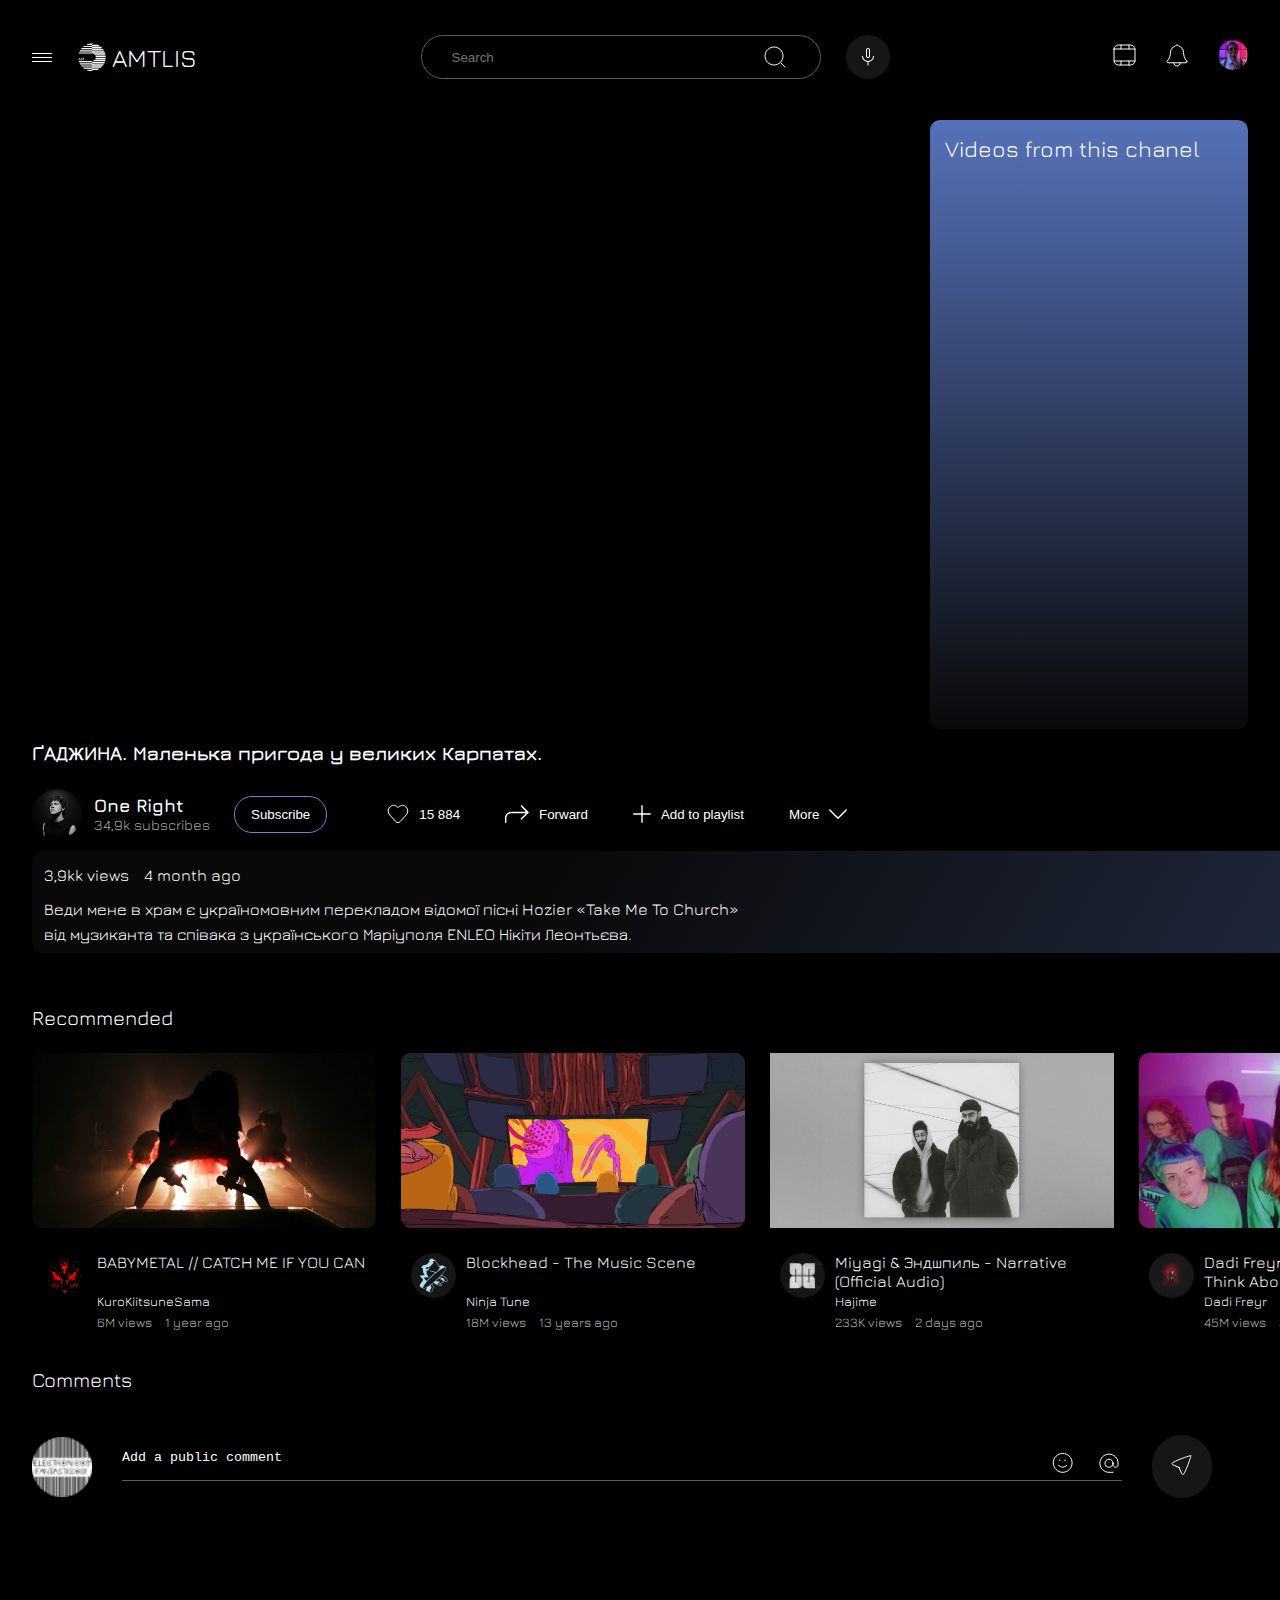
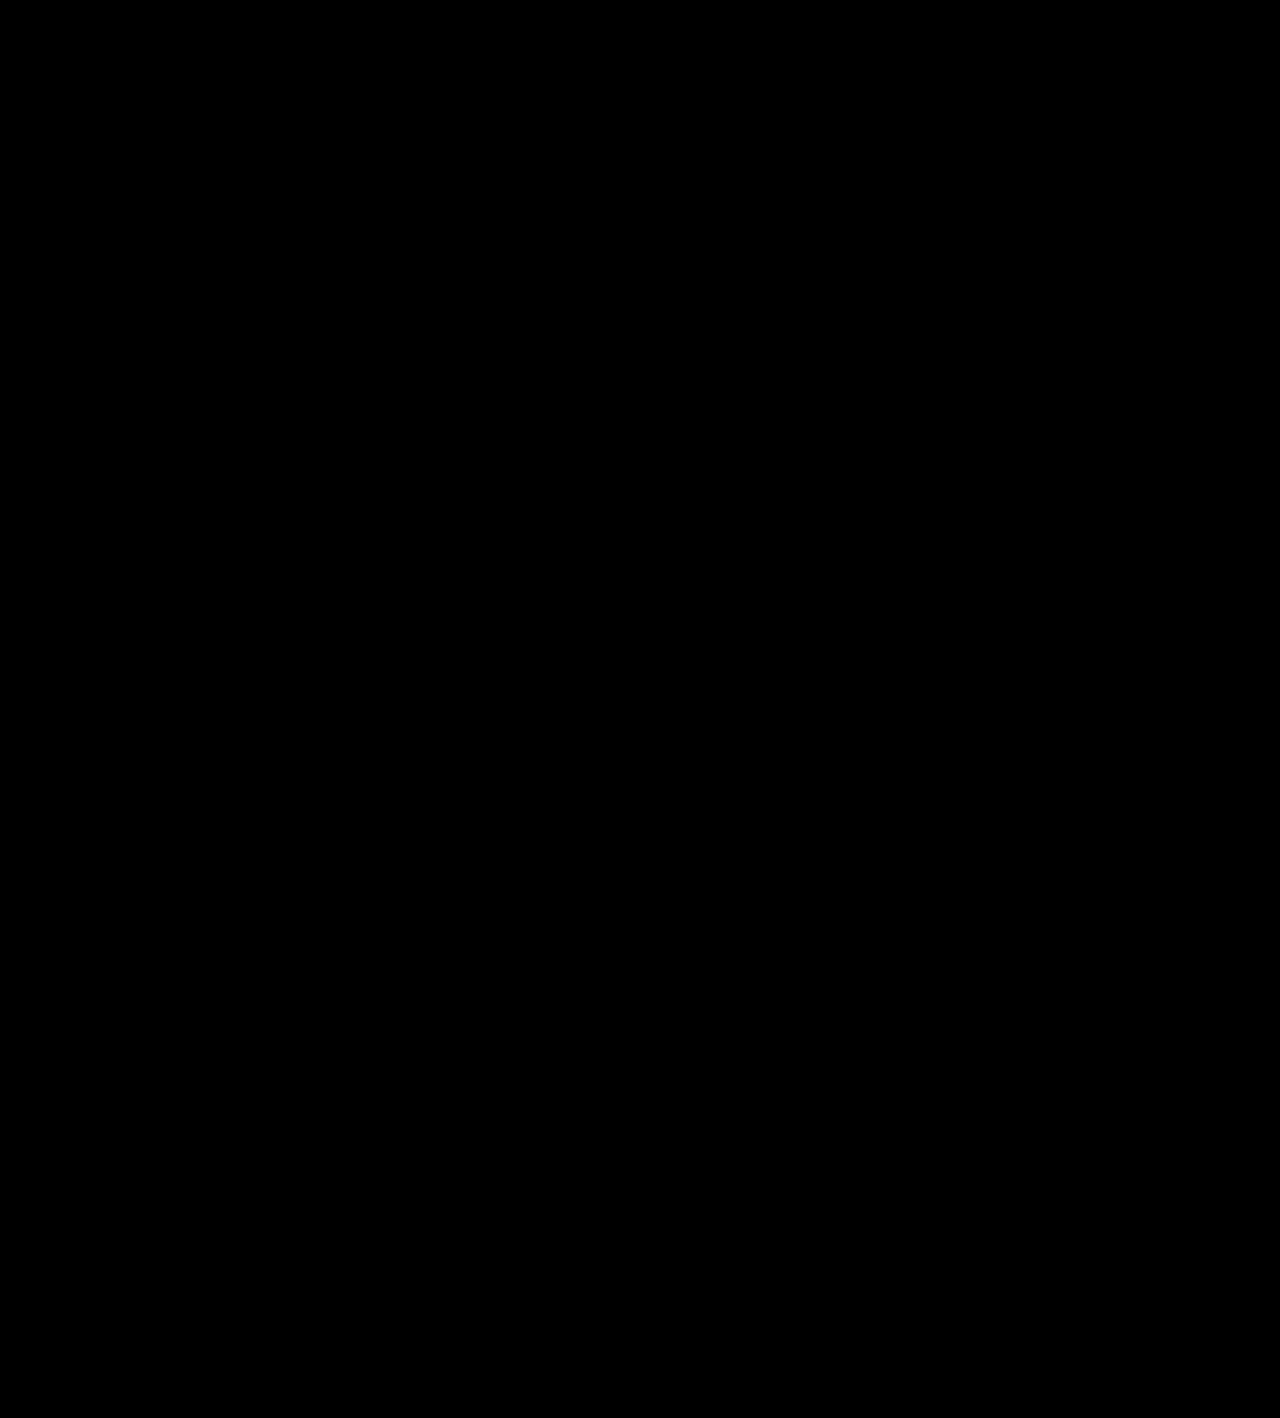
==== video.html @ 29b579d0 "добавил подгрузку видосов и рандом показа" ====
<!DOCTYPE html>
<html lang="en">

<head>
    <meta charset="UTF-8">
    <meta name="viewport" content="width=device-width, initial-scale=1.0">

    <link rel="stylesheet" href="css/style.css">
    <link rel="stylesheet" href="css/video/styleVideo.css">

    <title>AMTLIS</title>
</head>

<body>
    <header class="header">

    </header>

    <!-- Main -->

    <main class="main">
        <section class="section">
            <div class="container">
                <div class="section__item">
                    <div class="section-wrapper">
                        <div class="section__video">
                            <iframe class="video" id="iframe" src="" title="YouTube video player" frameborder="0"
                                allow="accelerometer; autoplay; clipboard-write; encrypted-media; gyroscope; picture-in-picture; web-share"
                                allowfullscreen></iframe>
                        </div>

                        <!-- основна конструкция -->
                        <div class="section__from-channel">
                            <!-- заголовок -->
                            <div class="channel-header">
                                Videos from this chanel
                            </div>
                            <!-- основная конструкция видосов с текстом -->
                            <template id="template">
                                <!-- врапер с видосом и текстом -->
                                <li class="list-video">
                                    <a href="" class="video-text-wrapper">
                                        <!-- видос -->
                                        <div class="video-container">
                                            <img src="img/video/blackSea.svg" alt="">
                                        </div>
                                        <!-- текст фраппер -->
                                        <div class="text-wrapper">
                                            <!-- текст 1 -->
                                            <div class="text-video-name">
                                                чорнеморе
                                            </div>
                                            <!-- текст 2 -->
                                            <div class="text-channel-name">
                                                ENLEO
                                            </div>
                                        </div>
                                    </a>
                                </li>
                            </template>
                            <div id="top_videos_from_channel" class="video-text-container">
                                <ul class="list__video-from-channel">

                                </ul>
                            </div>
                        </div>
                    </div>
                    <div class="section__info">
                        <h2 class="section__name-video">
                            ҐАДЖИНА. Маленька пригода у великих Карпатах.
                        </h2>
                        <!-- Дополнительная информация о видео -->
                        <div class="section__metadata">
                            <!-- Информация о канале -->
                            <div class="metadata__item">
                                <a href="">
                                    <img class="metadata__img" src="img/subscriptions/avatars/enleo.jpg" alt="">
                                </a>
                                <div class="metadata__info-channel">
                                    <a href="">
                                        <p class="name-channel">One Right</p>
                                    </a>
                                    <p class="subscribers-channel">34,9k subscribes</p>
                                </div>
                                <form>
                                    <input class="btn-subscribers" type="button" value="Subscribe">
                                </form>
                            </div>
                            <!-- Кнопки взаимодействия с видео -->
                            <div class="metadata__item">
                                <form class="metadata-review">
                                    <button class="btn-metadata-review metadata-review__like" value="like">
                                        <svg width="22" height="20" viewBox="0 0 22 20" fill="none"
                                            xmlns="http://www.w3.org/2000/svg">
                                            <path
                                                d="M2.79485 11.0258L9.00905 17.7152C10.0841 18.8724 11.9158 18.8724 12.9909 17.7152L19.2052 11.0258C21.2649 8.80853 21.2649 5.21358 19.2052 2.99628C17.1453 0.77899 13.8057 0.77899 11.7459 2.99628C11.3432 3.42985 10.6568 3.42985 10.2541 2.99628C8.19427 0.77899 4.85466 0.77899 2.79485 2.99628C0.735048 5.21357 0.735048 8.80853 2.79485 11.0258Z"
                                                stroke="white" />
                                        </svg>
                                        <p class="text-btn">15 884</p>
                                    </button>
                                </form>

                                <button class="btn-metadata-review metadata-review__forward">
                                    <svg width="24" height="24" viewBox="0 0 24 24" fill="white"
                                        xmlns="http://www.w3.org/2000/svg">
                                        <mask id="mask0_264_198" style="mask-type:alpha" maskUnits="userSpaceOnUse"
                                            x="0" y="0" width="24" height="24">
                                            <rect width="24" height="24" fill="#D9D9D9" />
                                        </mask>
                                        <g mask="url(#mask0_264_198)">
                                            <path
                                                d="M0.5 21C0.223858 21 0 20.7761 0 20.5V16.0811C0 14.3351 0.627463 12.8446 1.88239 11.6095C3.13731 10.3743 4.65173 9.75676 6.42563 9.75676H20.0442C20.4915 9.75676 20.7137 9.21423 20.3949 8.90041L15.7726 4.35096C15.5735 4.15507 15.5735 3.83414 15.7726 3.63825L16.0703 3.3452C16.2649 3.15367 16.5772 3.15367 16.7718 3.3452L23.6379 10.1031C23.837 10.299 23.837 10.6199 23.6379 10.8158L16.7718 17.5737C16.5772 17.7653 16.2649 17.7653 16.0703 17.5737L15.7726 17.2807C15.5735 17.0848 15.5735 16.7639 15.7726 16.568L20.3949 12.0185C20.7137 11.7047 20.4915 11.1622 20.0442 11.1622H6.42563C5.03434 11.1622 3.85356 11.6396 2.88329 12.5946C1.91304 13.5496 1.42792 14.7117 1.42792 16.0811V20.5C1.42792 20.7761 1.20406 21 0.927917 21H0.5Z"
                                                fill="white" />
                                        </g>
                                    </svg>
                                    <p class="text-btn">Forward</p>
                                </button>


                                <button class="btn-metadata-review metadata-review__add">
                                    <svg width="18" height="18" viewBox="0 0 18 18" fill="white"
                                        xmlns="http://www.w3.org/2000/svg">
                                        <path
                                            d="M9 18C8.61765 18 8.30769 17.69 8.30769 17.3077V10.6923C8.30769 10.14 7.85998 9.69231 7.30769 9.69231H0.692309C0.309958 9.69231 0 9.38235 0 9C0 8.61765 0.309957 8.30769 0.692308 8.30769H7.30769C7.85998 8.30769 8.30769 7.85998 8.30769 7.30769V0.692309C8.30769 0.309958 8.61765 0 9 0C9.38235 0 9.69231 0.309957 9.69231 0.692308V7.30769C9.69231 7.85998 10.14 8.30769 10.6923 8.30769H17.3077C17.69 8.30769 18 8.61765 18 9C18 9.38235 17.69 9.69231 17.3077 9.69231H10.6923C10.14 9.69231 9.69231 10.14 9.69231 10.6923V17.3077C9.69231 17.69 9.38235 18 9 18Z"
                                            fill="white" />
                                    </svg>
                                    <p class="text-btn">Add to playlist</p>
                                </button>


                                <button class="btn-metadata-review metadata-review__more">
                                    <p class="text-btn">More</p>
                                    <svg width="18" height="10" viewBox="0 0 18 10" fill="white"
                                        xmlns="http://www.w3.org/2000/svg">
                                        <path
                                            d="M17.776 0.468241C18.0697 0.761911 18.0697 1.23804 17.776 1.53172L9.70719 9.60057C9.31666 9.9911 8.6835 9.9911 8.29298 9.60057L0.22412 1.53172C-0.0695505 1.23804 -0.0695505 0.761911 0.22412 0.468241C0.517791 0.17457 0.993925 0.17457 1.2876 0.468242L8.29298 7.47364C8.6835 7.86417 9.31667 7.86417 9.70719 7.47364L16.7126 0.468241C17.0062 0.17457 17.4824 0.17457 17.776 0.468241Z"
                                            fill="white" />
                                    </svg>
                                </button>
                            </div>
                        </div>
                        <!-- Описание видео -->
                        <div class="secction__description description">
                            <div class="section__always-shown always-shown">
                                <!-- Просмотры и дата загрузки -->
                                <div class="always-shown__item">
                                    <p class="always-shown__views item">3,9kk views</p>
                                    <p class="always-shown__download item">4 month ago</p>
                                </div>
                            </div>
                            <!-- Содержание видео -->
                            <div class="section__content-wrapper" id="contentWrapper">
                                <p class="description__text">
                                    Веди мене в храм є україномовним перекладом відомої пісні Hozier «Take Me To
                                    Church»<br>
                                    від музиканта та співака з українського Маріуполя ENLEO Нікіти Леонтьєва.
                                </p>
                                <!-- Кнопка "Show More" -->

                                <button class="btn-metadata-review metadata-review__more">
                                    <p class="text-btn">Show More</p>
                                    <svg width="18" height="10" viewBox="0 0 18 10" fill="white"
                                        xmlns="http://www.w3.org/2000/svg">
                                        <path
                                            d="M17.776 0.468241C18.0697 0.761911 18.0697 1.23804 17.776 1.53172L9.70719 9.60057C9.31666 9.9911 8.6835 9.9911 8.29298 9.60057L0.22412 1.53172C-0.0695505 1.23804 -0.0695505 0.761911 0.22412 0.468241C0.517791 0.17457 0.993925 0.17457 1.2876 0.468242L8.29298 7.47364C8.6835 7.86417 9.31667 7.86417 9.70719 7.47364L16.7126 0.468241C17.0062 0.17457 17.4824 0.17457 17.776 0.468241Z"
                                            fill="white" />
                                    </svg>
                                </button>

                            </div>
                        </div>
                    </div>
                    <div class="section__recommendation">
                        <div class="section__wrapper-recommendation">
                            <h2 class="section__title-recommendation">
                                Recommended
                            </h2>
                            <template id="template1">
                                <li class="list-video">
                                    <div class="section__info-video">
                                        <a class="link__recommendation-video" href="#">
                                            <img class="video-picture"
                                                src="img/video__content/picturesVideo/Rectangle321-22.png" alt="">
                                            <div class="recommendation__text-video">
                                                <a href="">
                                                    <img class="avatar-channel"
                                                        src="img/video__content/picturesChannel/Ellipse3-22.png" alt="">
                                                </a>
                                                <a href="" class="block__text-video">
                                                    <h1 class="title__name-video">
                                                        'Before Your Very Eyes...Atoms for Peace -MAMA JAMMA (Live
                                                        cover)
                                                    </h1>
                                                    <h3 class="title__name-channel">
                                                        St3inway
                                                    </h3>
                                                    <div class="info-video">
                                                        <h5 class="info__views-video">
                                                            6M views
                                                        </h5>
                                                        <h5 class="info__data-video">
                                                            1 days ago
                                                        </h5>
                                                    </div>
                                                </a>
                                            </div>
                                        </a>
                                    </div>
                                </li>
                            </template>
                            <div id="top_recommendation_videos" class="section__wrapper-video">
                                <ul class="list__wrapper-recommendation-video">

                                </ul>
                            </div>
                        </div>
                    </div>
                    <div class="section__comments">
                        <div class="section__add-comments">
                            <h1 class="section__title-add-comments">
                                Comments
                            </h1>
                            <div class="section__block-add-comments">
                                <div class="section__add-comments-wrapper">
                                    <a href="">
                                        <img class="avatar-add-comments"
                                            src="img/video__content/picturesChannel/Ellipse3-3.png" alt="">
                                    </a>
                                    <div class="add-comment-block">
                                        <textarea id="add-comment-input" placeholder="Add a public comment"></textarea>
                                        <div class="options-menu">
                                            <button>
                                                <svg class="add-comment-smile__svg" xmlns="http://www.w3.org/2000/svg"
                                                    width="26" height="27" viewBox="0 0 26 27" fill="none">
                                                    <path
                                                        d="M22.1 12.8927C22.1 18.098 17.8803 22.3177 12.675 22.3177C7.46972 22.3177 3.25 18.098 3.25 12.8927C3.25 7.68743 7.46972 3.46771 12.675 3.46771C17.8803 3.46771 22.1 7.68743 22.1 12.8927Z"
                                                        stroke="white" />
                                                    <path
                                                        d="M8.4502 15.1677C9.41363 16.3518 10.9475 17.1177 12.6752 17.1177C14.4029 17.1177 15.9368 16.3518 16.9002 15.1677"
                                                        stroke="white" stroke-linecap="round" />
                                                    <path d="M9.75 10.6177V9.96771" stroke="white"
                                                        stroke-linecap="round" />
                                                    <path d="M14.9502 10.6177V9.96771" stroke="white"
                                                        stroke-linecap="round" />
                                                </svg>
                                            </button>
                                            <button>
                                                <svg class="add-comment-smile__svg" xmlns="http://www.w3.org/2000/svg"
                                                    width="26" height="27" viewBox="0 0 26 27" fill="none">
                                                    <path
                                                        d="M17.0443 13.2177C17.0443 15.4514 15.2335 17.2622 12.9999 17.2622C10.7662 17.2622 8.95546 15.4514 8.95546 13.2177C8.95546 10.984 10.7662 9.17327 12.9999 9.17327C15.2335 9.17327 17.0443 10.984 17.0443 13.2177ZM17.0443 13.2177V14.7344C17.0443 16.1304 18.1761 17.2622 19.5721 17.2622C20.9682 17.2622 22.0999 16.1304 22.0999 14.7344V13.2177C22.0999 8.19192 18.0257 4.11771 12.9999 4.11771C7.97411 4.11771 3.8999 8.19192 3.8999 13.2177C3.8999 18.2435 7.97411 22.3177 12.9999 22.3177H17.0443"
                                                        stroke="white" stroke-linecap="round" stroke-linejoin="round" />
                                                </svg>
                                            </button>
                                        </div>
                                    </div>
                                    <div class="btn-add-comment">
                                        <button>
                                            <svg xmlns="http://www.w3.org/2000/svg" width="26" height="26"
                                                viewBox="0 0 26 26" fill="none">
                                                <path
                                                    d="M10.0476 15.4524L12.7642 21.791C13.138 22.6634 14.301 22.7556 14.7671 21.9288C15.6871 20.2973 17.0506 17.6662 18.4143 14.2571C20.8048 8.28095 22 3.5 22 3.5C22 3.5 17.219 4.69524 11.2429 7.08571C7.83385 8.44931 5.20269 9.81292 3.57122 10.7329C2.74442 11.199 2.8366 12.362 3.70902 12.7358L10.0476 15.4524Z"
                                                    stroke="white" stroke-linecap="round" stroke-linejoin="round" />
                                            </svg>
                                        </button>
                                    </div>
                                </div>
                            </div>
                        </div>
                        <div class="section_users-comments">
                            <div class="section_main-comments">

                            </div>
                        </div>
                    </div>
                </div>
            </div>
            </div>
        </section>
    </main>
    <script src="js/jquery-3.7.1.min.js"></script>
    <script src="js/videoShow.js"></script>
    <script src="js/main.js"></script>
</body>

</html>
---- css/style.css ----
/* fonts */
@import url(https://fonts.googleapis.com/css?family=Jura:300,regular,500,600,700);
@import url(https://fonts.googleapis.com/css?family=Inter:100,200,300,regular,500,600,700,800,900);

/* next import */
@import url('normalize.css');
@import url('header.css');
@import url('banner.css');
@import url('category.css');
@import url('contentVideo.css');

:root {
    /* main */
    --bg-color: #000;
    --bg-color-revers: #fff;
    --color-text: #fff;
    --color-text-hover: #6486DB;
    --color-video-info: #ffffffb3;

    /* button */
    --bg-button: var(--bg-color);
    --bg-button-hover: #6486DB;
    --color-text-button-hover: #000;
    --color-btn-active: #000;
    --bg-btn-active: #6486DB;
    --color-text-btn: #fff;
    --color-button-border: #6486DB;
    --color-button-border-category: var(--bg-color-revers);

    --bg-color-border: #5b5b5b;
    
    /* svg path */
    --color-stroke-icon: #fff;
    --color-stroke-svg-hover: var(--color-text-hover);
    --bg-color-element: #6486DB;
}

/* SCROLL */
::-webkit-scrollbar {
    width: 5px;
    background-color: #fff;
    border-radius: 10px;
}
::-webkit-scrollbar-track {
    border-left: 2px solid var(--bg-button);
}
::-webkit-scrollbar-thumb {
    background-color: #6486DB;
    border-radius: 10px;
}

body {
    position: relative;

    font-family: 'Jura', 'Inter';
    font-size: 18px;
    color: #fff;
    background-color: var(--bg-color);
}

.container {
    margin: 0 auto;
    max-width: 95%;
}
main {
    position: relative;
    z-index: 1;

    padding-top: 100px;

    /* overflow: hidden; */
}

svg {
}
path {
    /* stroke: var(--color-stroke-icon); */
}

a{
    color: var(--color-text);
}
object {
    min-width: max-content;
}

/* Animation when pressed */
@keyframes animateClickBurger {
    0% {
        opacity: 1;
        transform: scale3d(0.3, 0.3, 0.3);
    }

    80% {
        box-shadow: inset 0 0 0 2px var(--color-text-hover);
        opacity: 0.1;
    }

    100% {
        opacity: 0;
        box-shadow: inset 0 0 0 2px var(--color-text-hover);
    }
}
---- css/video/styleVideo.css ----
* {
    margin: 0;
    padding: 0;
    box-sizing: border-box;
}
metadata-review
img {
    display: block;
    max-width: 100%;
    height: 100%;
}
iframe {
    display: block;
    width: 100%;
    height: 100%;
}

a {
    display: block;
    text-decoration: none;
}

.main {
    padding-top: 120px;
}

.section {
}

.section__item {
}

.section__item:first-child {
    width: 100%;
}

.section-wrapper{
    display: flex;
    justify-content: space-between;
}

.section__video {
    /* aspect-ratio: 16 / 9; */
    width: 80%;

    max-height: 609px;
    height: 609px;
    
    border-radius: 12px;
    overflow: hidden;

    /* background: url(img/TheEqualizer3.jpg) no-repeat center /cover; */
}


.section__info{
}

.section__name-video {
    margin-top: 12px;
    margin-bottom: 25px;

    font-size: 1.1em;
}

.section__metadata {
    display: flex;
}

.metadata__item {
    display: flex;
    align-items: center;
}

.metadata__item:nth-child(2) {
    margin-right: auto;
    margin-left: 25px;
}

.metadata__img {
    margin-right: 12px;
    width: 50px;
    height: 50px;

    border-radius: 50%;
}
.metadata__info-channel {
    margin-right: 24px;
}
.name-channel {
    font-weight: bold;
}
.subscribers-channel {
    color: #AAA;
    font-size: 0.8em;
}
.btn-subscribers {
    display: block;
    padding: 10px 16px;

    border: none;
    color: var(--color-text);
    border-radius: 18px;
    background-color: var(--bg-button);
    border: 1px solid var(--bg-button-hover);

    transition: all .5s;
    cursor: pointer;
}
.btn-subscribers:hover {
    color: var(--color-text-button-hover);
    background-color: var(--bg-button-hover);
}

.metadata-review img {
    max-width: 24px;
}
.btn-metadata-review {
    position: relative;
    display: flex;
    align-items: center;
    margin-left: 25px;
    padding: 6px 10px;
    border-radius: 18px;
    transition: all .5s;
}
.btn-metadata-review:hover {
    background-color: var(--bg-button-hover);
}

.metadata-review__like {
}

.metadata-review__like svg {
    margin-right: 10px;
}

.metadata-review__forward{

}

.metadata-review__forward svg {
    margin-right: 10px;
}

.metadata-review__add{

}

.metadata-review__add svg {
    margin-right: 10px;
}

.metadata-review__more{

}

.metadata-review__more svg {
    margin-left: 10px;
}

.text-btn {
    color: var(--color-text);
}

.secction__description {
    width: 1451px;
    height: 102px;
 
    background: var(--gradient-2, linear-gradient(121deg, #090909 35.91%, #6486DB 254.73%));

}

.description {
    margin-top: 12px;
    padding: 12px;

    font-size: 0.9em;
    line-height: 1.5em;

    border-radius: 12px;
    min-width: 100%
}

.always-shown__item{
    display: flex;
}

.item{

}

.item:not(:last-child){
  margin-right: 15px;
}
.description__text {
}

.section__content-wrapper{
    display: flex; 
    margin: 10px 0 10px 0; 
    justify-content: space-between;
    overflow: hidden; /* скрываем все, что выходит за границы */
    transition: max-height 0.5s ease; /* добавляем анимацию */
    max-height: 100px; /* начальная высота, скажем, 100px */
}

.expanded {
    max-height: 500px; /* высота, когда секция раскрыта */
  }

.section__from-channel{
    width: 344px;
    height: 609px;
    border-radius: 10px;
    background: var(--gradient-blue, linear-gradient(180deg, #6486DB -19.87%, #090909 100%));
}



.channel-header {
    margin:  15px;
    font-size: 1.25em;
}   

.video-text-container{
   
}
.list__video-from-channel{
    display: inline-flex;
    flex-direction: column;
    align-items: flex-start;
    gap: 33px;
    margin: 0 15px;
}
.video-text-wrapper{
    display: flex;
}

.video-container img{
    width: 145px;
    height: 81px;
    border-radius: 5px;
}
.text-video-name{
    font-size: 13px;
    font-style: normal;
    font-weight: 400;
    line-height: 120%;
}
.text-channel-name{
    font-size: 11px;
    font-style: normal;
    font-weight: 400;
    line-height: 120%;
}
.text-wrapper {
    margin-left: 15px;
    display: flex;
    flex-direction: column;
    justify-content: space-between;

}

.text-wrapper p{
    font-size: 13px;
    font-style: normal;
    font-weight: 400;
    line-height: 120%;
}

.section__recommendation{
    width: 1451px;
    height: 312px;
    margin-top: 55px;
}

.section__wrapper-recommendation{
    display: inline-flex;
    flex-direction: column;
    align-items: flex-start;
    gap: 25px;
}

.section__title-recommendation{
    color: var(--white, #FFF);
    /* 20 regular jura for wed */
    font-family: Jura;
    font-size: 20px;
    font-style: normal;
    font-weight: 400;
    line-height: 100%; /* 20px */
}

.section__wrapper-video{
    
}

.list__wrapper-recommendation-video{
    display: flex;
    align-items: flex-start;
    gap: 25px;
}

.section__info-video{
    width: 344px;
    height: 267px;
}


.video-picture{
    display: flex;
    width: 344px;
    height: 175px;
    justify-content: center;
    align-items: center;
    margin-bottom: 25px;
}

.recommendation__text-video{
    width: 338.945px;
    height: 82px;
    display: flex;
    gap: 10px;
}

.block__text-video{
    display: flex;
    width: 284px;
    height: 78px;
    flex-direction: column;
    align-items: flex-start;
    gap: 5px;
}

.title__name-video{
    width: 284px;
    height: 36px;


    /* 16G */
    font-size: 16px;
    font-style: normal;
    font-weight: 400;
    line-height: 120%; /* 19.2px */
}

.title__name-channel{
    /* s13 */
    font-size: 13px;
    font-style: normal;
    font-weight: 400;
    line-height: 120%; /* 15.6px */
}   

.info-video{
    display: flex;
    align-items: flex-start;
    gap: 13px;
}

.info__views-video{
    color: var(--grey, rgba(255, 255, 255, 0.70));

    /* s13 */
    font-size: 13px;
    font-style: normal;
    font-weight: 400;
    line-height: 120%; /* 15.6px */
}

.info__data-video{
    color: var(--grey, rgba(255, 255, 255, 0.70));

    /* s13 */
    font-size: 13px;
    font-style: normal;
    font-weight: 400;
    line-height: 120%; /* 15.6px */
}

.avatar-channel{
    width: 45px;
    height: 45px;
    border-radius: 45px;
}

.section__add-comments{
    width: 1451px;
    height: 1604px;
    margin-top: 50px;
}

.section__add-comment{
    display: inline-flex;
    flex-direction: column;
    align-items: flex-start;
    gap: 25px;
}

.section__title-add-comments{
    color: var(--white, #FFF);

    /* 20 regular jura for wed */
    font-size: 20px;
    font-style: normal;
    font-weight: 400;
    line-height: 100%; /* 20px */
}

.section__block-add-comments{
    width: 1082px;
    height: 98px;
}

.section__add-comments-wrapper{
    display: inline-flex;
    align-items: center;
    gap: 30px;
    margin-top: 45px;
}

.avatar-add-comments{
    width: 60px;
    height: 60px;
}

.add-comment-block {
    display: flex;
    height: 33.565px;
    align-items: flex-start;
    gap: 695px;
    position: relative;
}

textarea {
    resize: none;
    width: 75em;
    background-color: var(--bg-color);
    border: none;
    border-bottom: 1px solid var(--bg-color-border);
    outline: none;
    color: var(--color-text-btn);
    position: relative;
}

textarea:focus {

    border-bottom-color: var(--color-button-border-category); /* Устанавливаем белый цвет линии при фокусе */
}

textarea::placeholder {
    color: var(--color-text);
}

.options-menu{
    position: absolute;
    
    right: 0;
    display: flex;
    align-items: flex-start;
    gap: 20px;
}

.options-menu button {
    background: transparent;
    border: none;
    cursor: pointer;
}

.add-comment-smile__svg{
    
}

.add-comment-smile__svg path{
    transition: all .5s ease;
}

.add-comment-smile__svg:hover path {
    stroke: var(--color-stroke-svg-hover);
}

.btn-add-comment{
    display: flex;
    padding: 17px;
    align-items: flex-start;
    gap: 15px;
    border-radius: 100px;
    background: var(--white-10, rgba(217, 217, 217, 0.10));
    transition: all .5s ease;
}

.btn-add-comment:hover{
    background-color: var(--bg-color-border);
}

.section_users-comments{
    display: inline-flex;
    flex-direction: column;
    align-items: flex-start;
    gap: 5px;
}

.section_main-comments{
    display: flex;
    padding: 20px 0px;
    flex-direction: column;
    align-items: flex-end;
    gap: 10px;
}
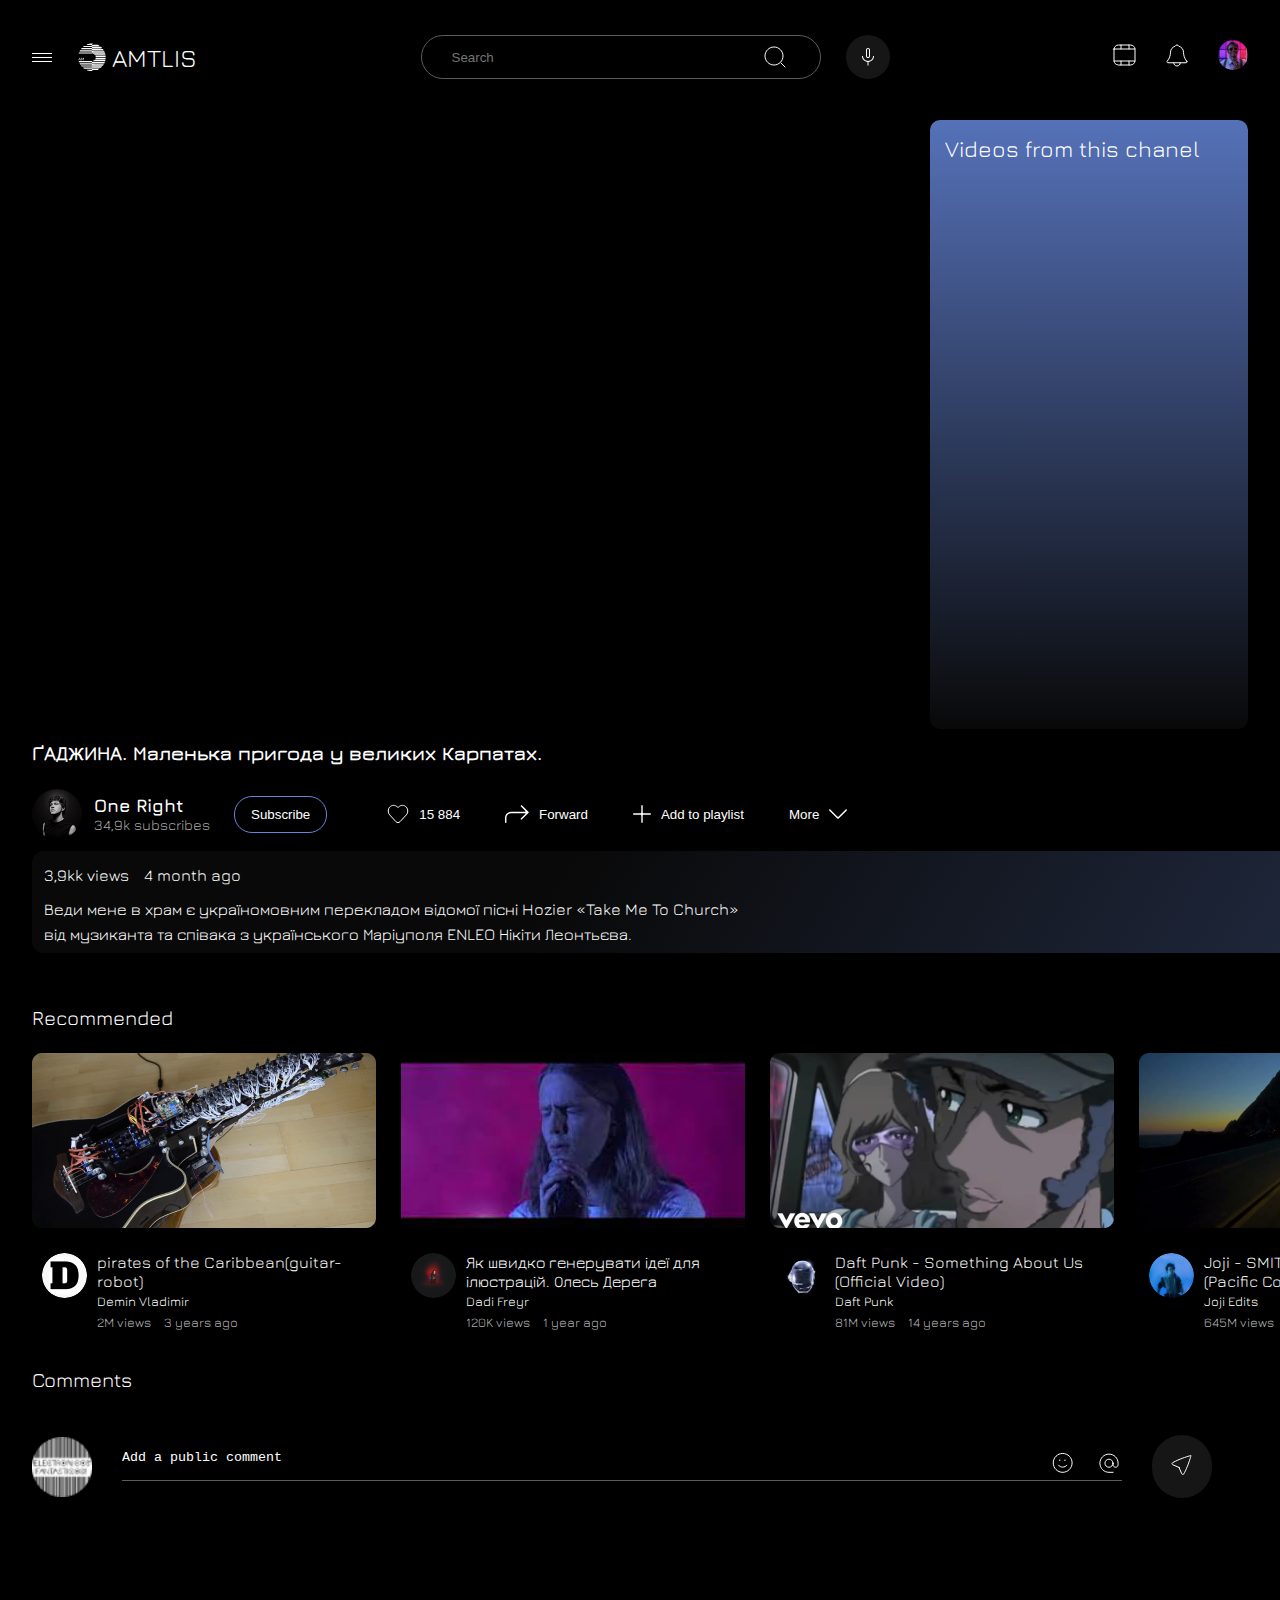
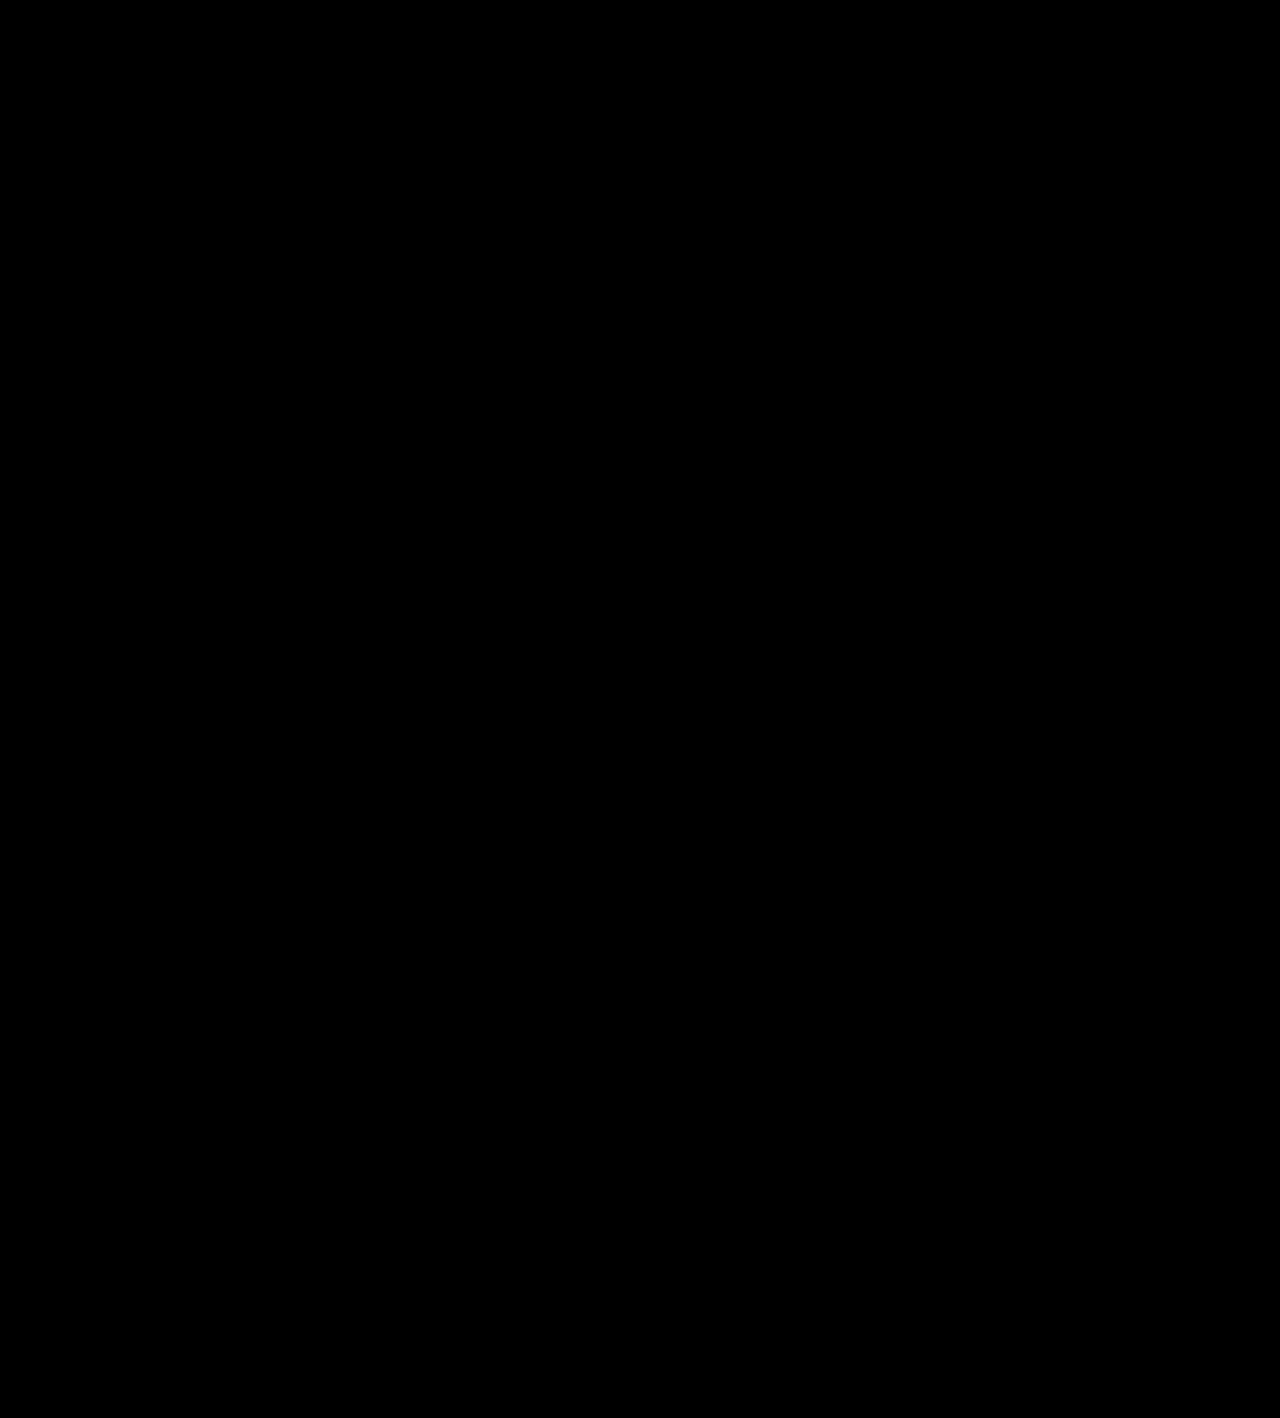
==== commit cdbe6380: "changes js" ====
--- a/video.html
+++ b/video.html
@@ -24,9 +24,7 @@
                 <div class="section__item">
                     <div class="section-wrapper">
                         <div class="section__video">
-                            <iframe class="video" id="iframe" src="" title="YouTube video player" frameborder="0"
-                                allow="accelerometer; autoplay; clipboard-write; encrypted-media; gyroscope; picture-in-picture; web-share"
-                                allowfullscreen></iframe>
+                            <iframe class="video" src="" title="YouTube video player" frameborder="0"></iframe>
                         </div>
 
                         <!-- основна конструкция -->
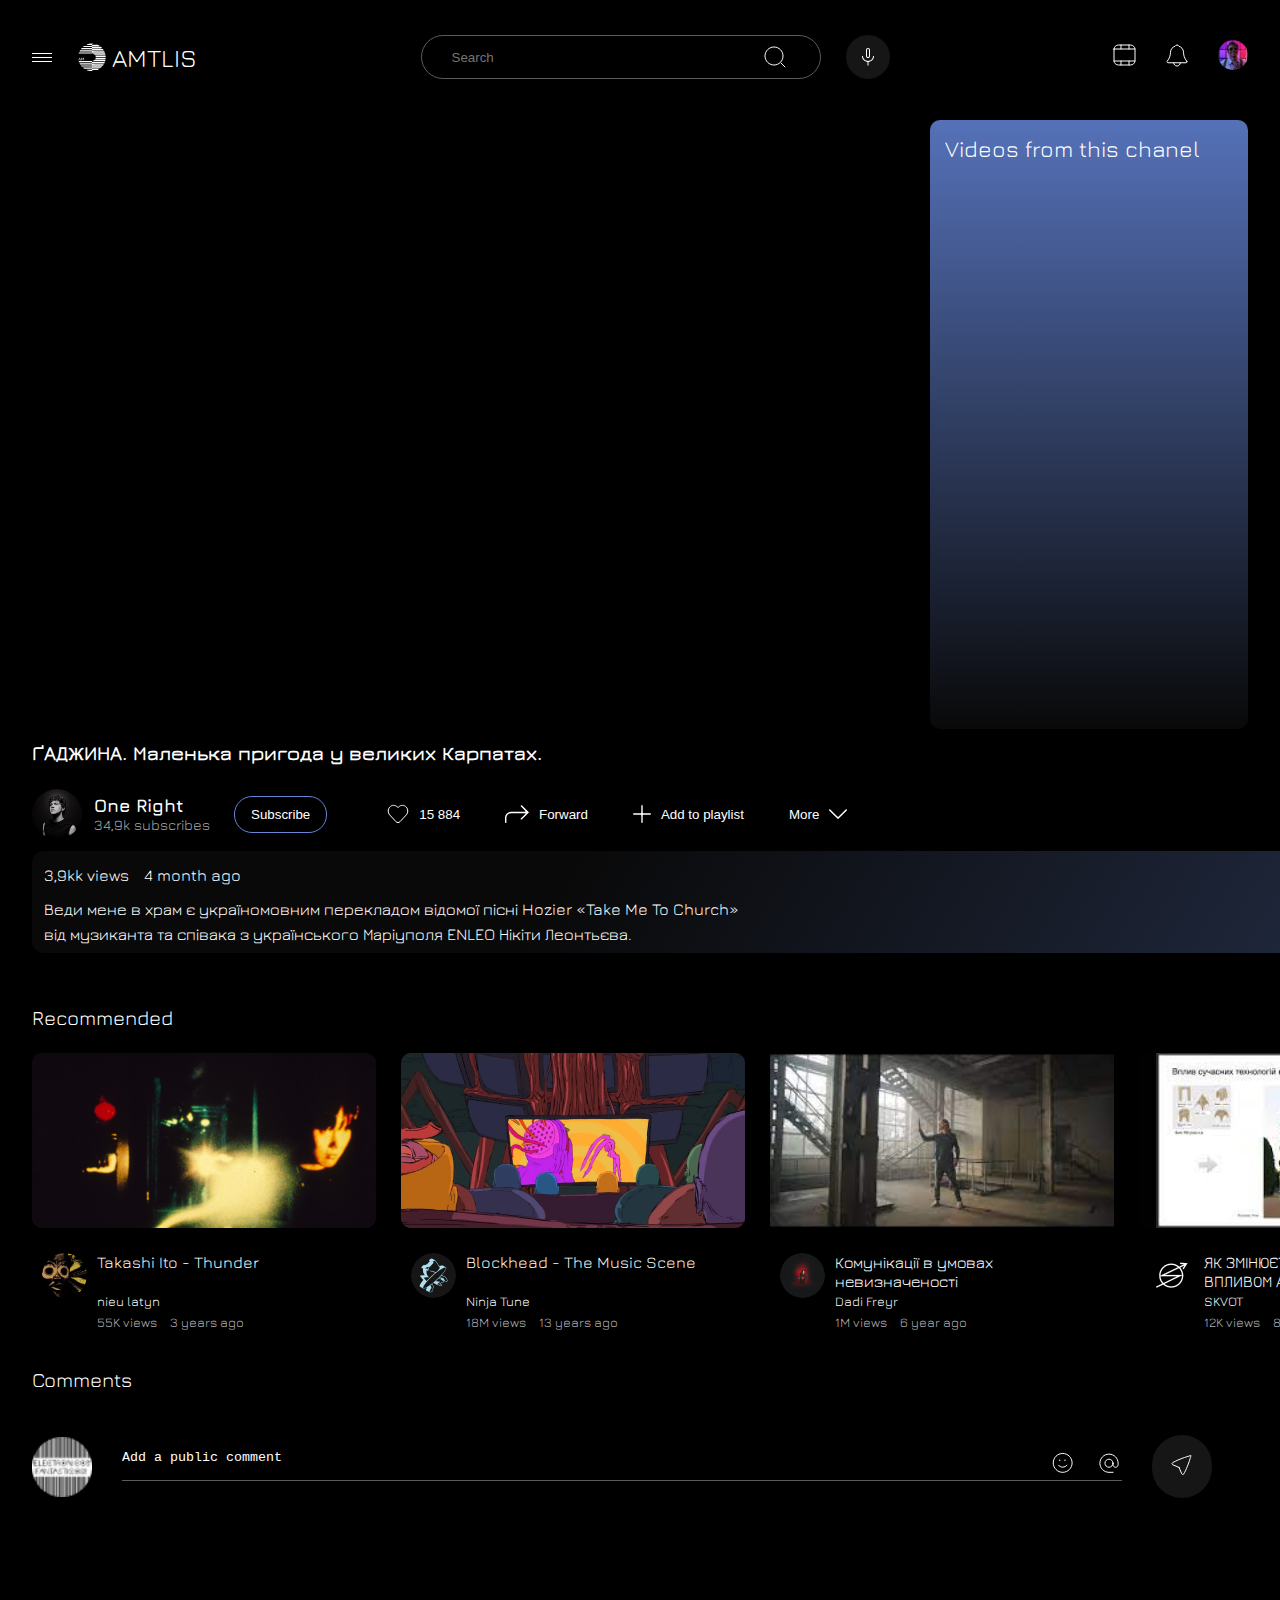
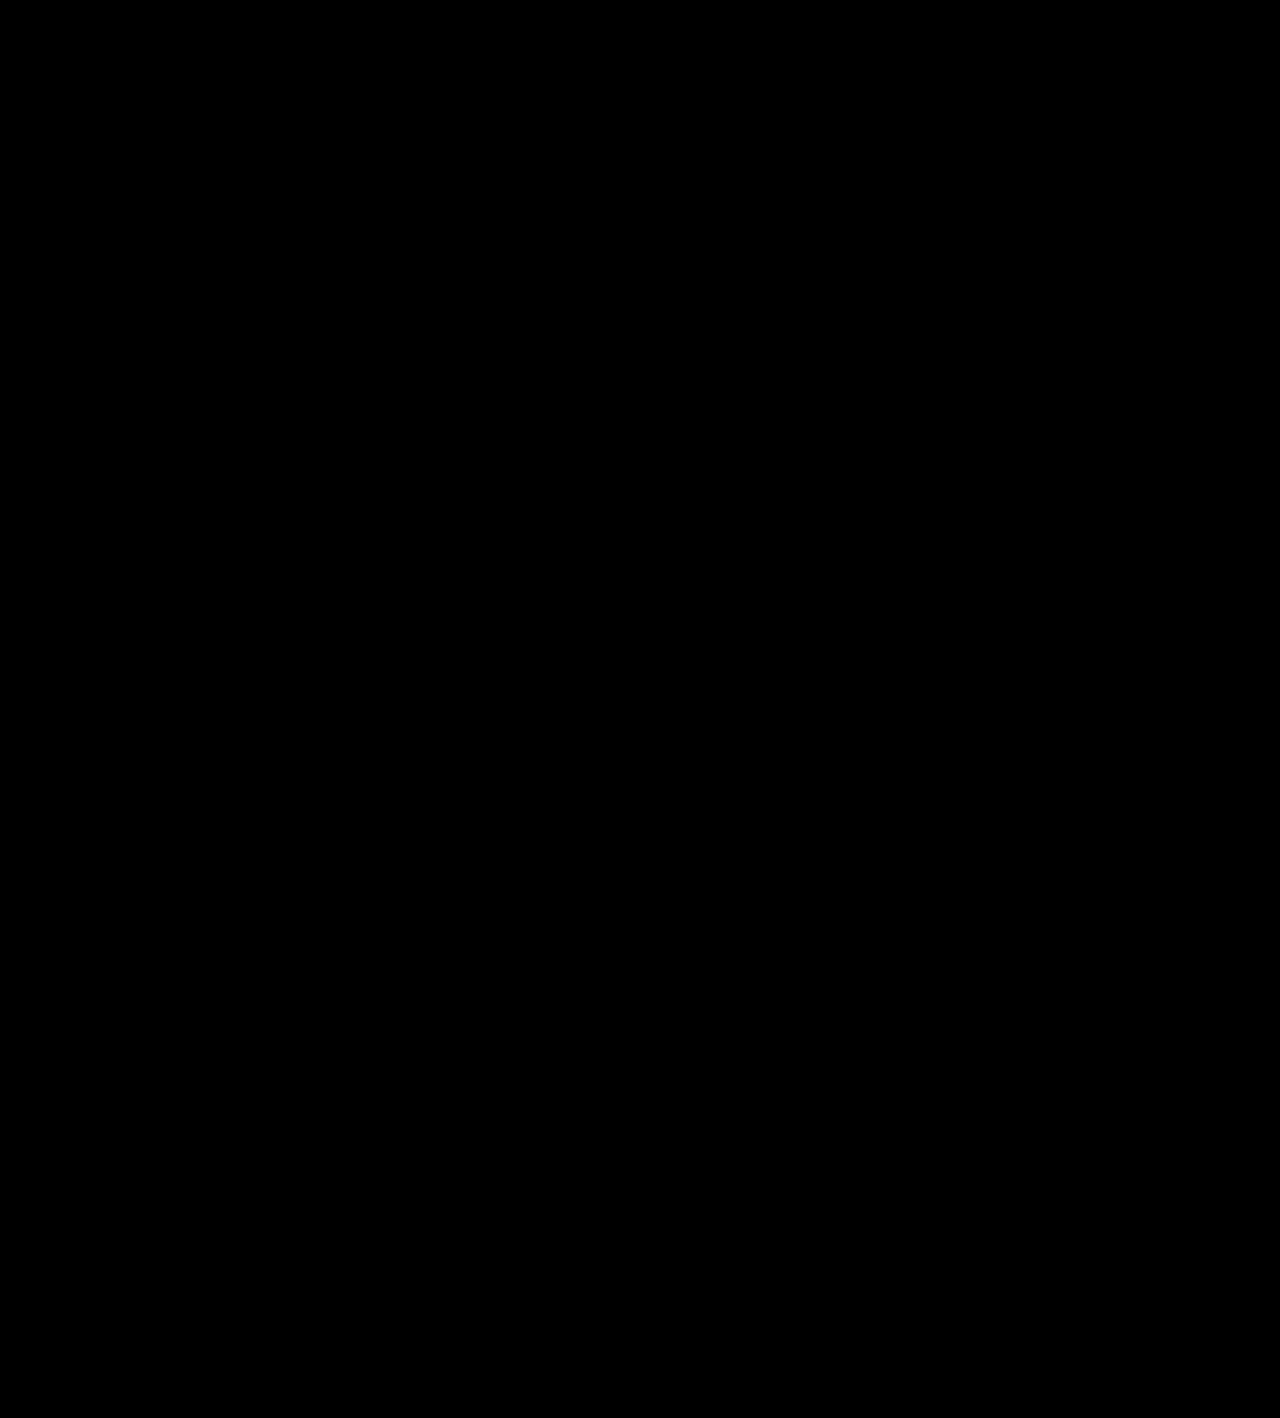
==== commit 021a11f3: "add autoplay" ====
--- a/video.html
+++ b/video.html
@@ -24,7 +24,9 @@
                 <div class="section__item">
                     <div class="section-wrapper">
                         <div class="section__video">
-                            <iframe class="video" src="" title="YouTube video player" frameborder="0"></iframe>
+                            <iframe class="video" src="" title="YouTube video player" frameborder="0"
+                                allow="accelerometer; autoplay; clipboard-write; encrypted-media; gyroscope; picture-in-picture; web-share"
+                                allowfullscreen></iframe>
                         </div>
 
                         <!-- основна конструкция -->
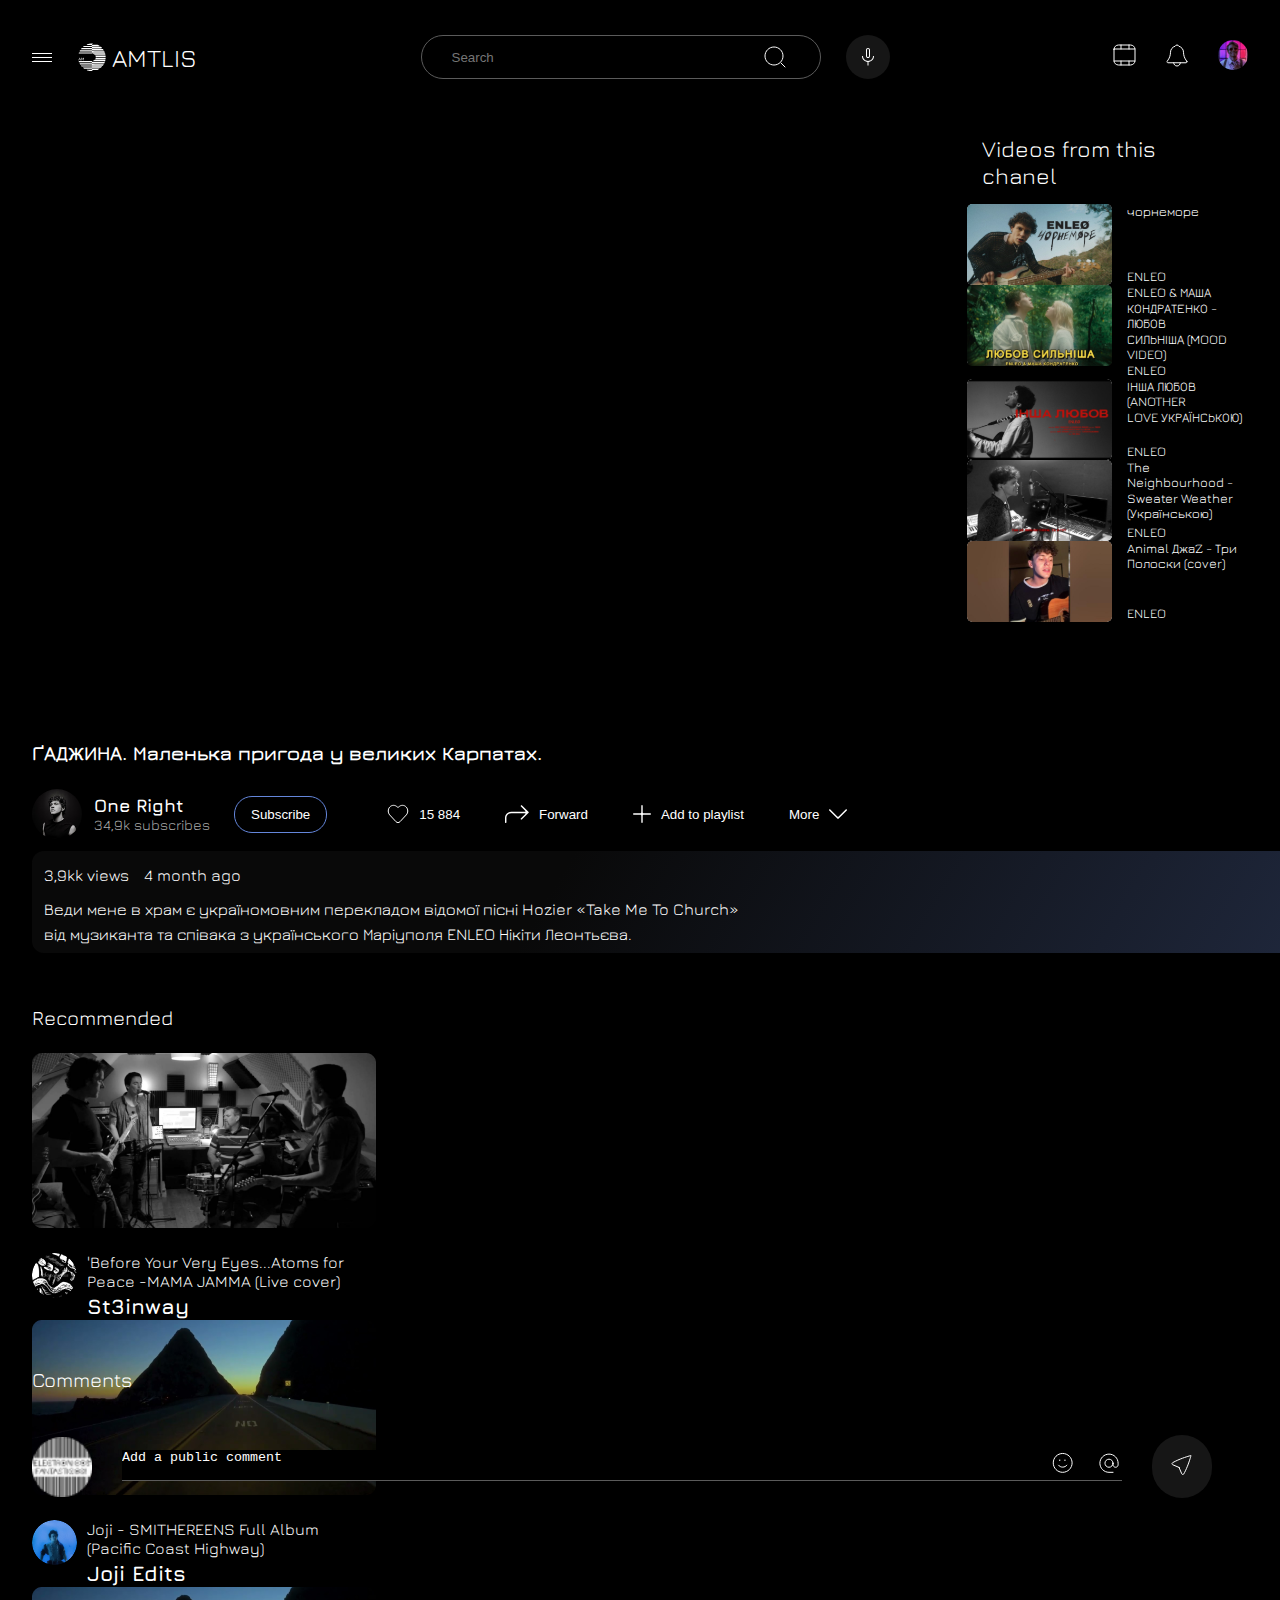
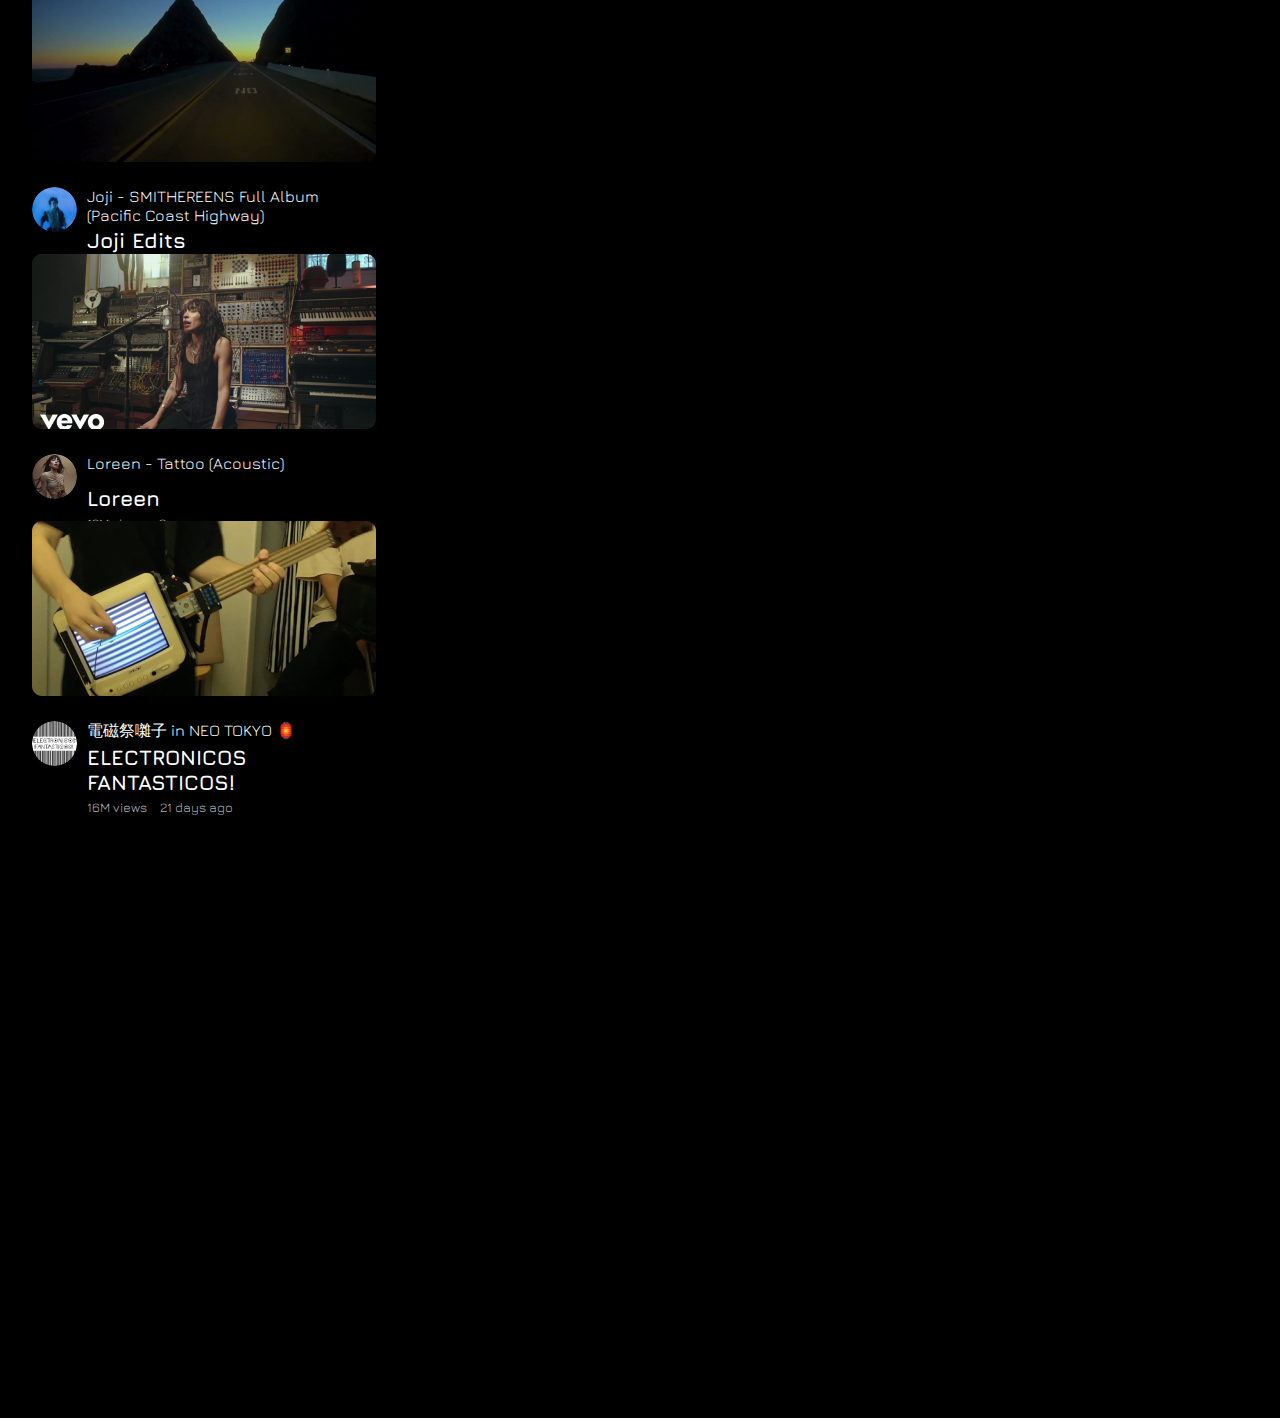
==== commit d777079b: "Исправил импорт header. Исаравил динамический поиск" ====
--- a/video.html
+++ b/video.html
@@ -13,7 +13,7 @@
 
 <body>
     <header class="header">
-
+        
     </header>
 
     <!-- Main -->
@@ -24,44 +24,131 @@
                 <div class="section__item">
                     <div class="section-wrapper">
                         <div class="section__video">
-                            <iframe class="video" src="" title="YouTube video player" frameborder="0"
+                            <iframe class="video"
+                                src=""
+                                title="YouTube video player" frameborder="0"
                                 allow="accelerometer; autoplay; clipboard-write; encrypted-media; gyroscope; picture-in-picture; web-share"
                                 allowfullscreen></iframe>
                         </div>
-
                         <!-- основна конструкция -->
-                        <div class="section__from-channel">
+                        <div class="section_FromChannel">
                             <!-- заголовок -->
                             <div class="channel-header">
-                                Videos from this chanel
+                                <p>
+                                    Videos from this chanel
+                                </p>
                             </div>
                             <!-- основная конструкция видосов с текстом -->
-                            <template id="template">
+                            <div class="video-text-container">
                                 <!-- врапер с видосом и текстом -->
-                                <li class="list-video">
-                                    <a href="" class="video-text-wrapper">
-                                        <!-- видос -->
-                                        <div class="video-container">
-                                            <img src="img/video/blackSea.svg" alt="">
-                                        </div>
-                                        <!-- текст фраппер -->
-                                        <div class="text-wrapper">
-                                            <!-- текст 1 -->
-                                            <div class="text-video-name">
-                                                чорнеморе
-                                            </div>
-                                            <!-- текст 2 -->
-                                            <div class="text-channel-name">
+                                <a href="" class="video-text-wrapper">
+                                    <!-- видос -->
+                                    <div class="video-container">
+                                        <img src="img/video/blackSea.svg" alt="">
+                                    </div>
+                                    <!-- текст фраппер -->
+                                    <div class="text-wrapper">
+                                        <!-- текст 1 -->
+                                        <div class="text-video-name">
+                                            чорнеморе
+                                        </div>
+                                        <!-- текст 2 -->
+                                        <div class="text-channel-name">
+                                            <p>
                                                 ENLEO
-                                            </div>
-                                        </div>
-                                    </a>
-                                </li>
-                            </template>
-                            <div id="top_videos_from_channel" class="video-text-container">
-                                <ul class="list__video-from-channel">
-
-                                </ul>
+                                            </p>
+                                        </div>
+                                    </div>
+                                </a>
+                                <!-- врапер с видосом и текстом -->
+                                <a href="" class="video-text-wrapper">
+                                    <!-- видос -->
+                                    <div class="video-container">
+                                        <img src="img/video/Enleo&Masha.svg" alt="">
+                                    </div>
+                                    <!-- текст фраппер -->
+                                    <div class="text-wrapper">
+                                        <!-- текст 1 -->
+                                        <div class="text-video-name">
+                                            <p>
+                                                ENLEO & МАША<br> КОНДРАТЕНКО - ЛЮБОВ<br> СИЛЬНІША (MOOD<br> VIDEO)
+                                            </p>
+                                        </div>
+                                        <!-- текст 2 -->
+                                        <div class="text-channel-name">
+                                            <p>
+                                                ENLEO
+                                            </p>
+                                        </div>
+                                    </div>
+                                </a>
+                                <!-- врапер с видосом и текстом -->
+                                <a href="" class="video-text-wrapper">
+                                    <!-- видос -->
+                                    <div class="video-container">
+                                        <img src="img/video/anotherLove.svg" alt="">
+                                    </div>
+                                    <!-- текст фраппер -->
+                                    <div class="text-wrapper">
+                                        <!-- текст 1 -->
+                                        <div class="text-video-name">
+                                            <p>
+                                                ІНША ЛЮБОВ (ANOTHER<br> LOVE УКРАЇНСЬКОЮ)
+                                            </p>
+                                        </div>
+                                        <!-- текст 2 -->
+                                        <div class="text-channel-name">
+                                            <p>
+                                                ENLEO
+                                            </p>
+                                        </div>
+                                    </div>
+                                </a>
+                                <!-- врапер с видосом и текстом -->
+                                <a href="" class="video-text-wrapper">
+                                    <!-- видос -->
+                                    <div class="video-container">
+                                        <img src="img/video/TheNeighbourhood.svg" alt="">
+                                    </div>
+                                    <!-- текст фраппер -->
+                                    <div class="text-wrapper">
+                                        <!-- текст 1 -->
+                                        <div class="text-video-name">
+                                            <p>
+                                                The Neighbourhood -<br> Sweater Weather<br> (Українською)
+                                            </p>
+
+                                        </div>
+                                        <!-- текст 2 -->
+                                        <div class="text-channel-name">
+                                            <p>
+                                                ENLEO
+                                            </p>
+                                        </div>
+                                    </div>
+                                </a>
+                                <!-- врапер с видосом и текстом -->
+                                <a href="" class="video-text-wrapper">
+                                    <!-- видос -->
+                                    <div class="video-container">
+                                        <img src="img/video/cover.svg" alt="">
+                                    </div>
+                                    <!-- текст фраппер -->
+                                    <div class="text-wrapper">
+                                        <!-- текст 1 -->
+                                        <div class="text-video-name">
+                                            <p>
+                                                Animal ДжаZ - Три<br> Полоски (cover)
+                                            </p>
+                                        </div>
+                                        <!-- текст 2 -->
+                                        <div class="text-channel-name">
+                                            <p>
+                                                ENLEO
+                                            </p>
+                                        </div>
+                                    </div>
+                                </a>
                             </div>
                         </div>
                     </div>
@@ -157,7 +244,7 @@
                                 </p>
                                 <!-- Кнопка "Show More" -->
 
-                                <button class="btn-metadata-review metadata-review__more">
+                                <button class="btn-metadata-review metadata-review__more" onclick="toggleSection()">
                                     <p class="text-btn">Show More</p>
                                     <svg width="18" height="10" viewBox="0 0 18 10" fill="white"
                                         xmlns="http://www.w3.org/2000/svg">
@@ -175,43 +262,147 @@
                             <h2 class="section__title-recommendation">
                                 Recommended
                             </h2>
-                            <template id="template1">
-                                <li class="list-video">
-                                    <div class="section__info-video">
-                                        <a class="link__recommendation-video" href="#">
-                                            <img class="video-picture"
-                                                src="img/video__content/picturesVideo/Rectangle321-22.png" alt="">
-                                            <div class="recommendation__text-video">
-                                                <a href="">
-                                                    <img class="avatar-channel"
-                                                        src="img/video__content/picturesChannel/Ellipse3-22.png" alt="">
-                                                </a>
-                                                <a href="" class="block__text-video">
-                                                    <h1 class="title__name-video">
-                                                        'Before Your Very Eyes...Atoms for Peace -MAMA JAMMA (Live
-                                                        cover)
-                                                    </h1>
-                                                    <h3 class="title__name-channel">
-                                                        St3inway
-                                                    </h3>
-                                                    <div class="info-video">
-                                                        <h5 class="info__views-video">
-                                                            6M views
-                                                        </h5>
-                                                        <h5 class="info__data-video">
-                                                            1 days ago
-                                                        </h5>
-                                                    </div>
-                                                </a>
+                            <div class="section__wrapper-video">
+                                <div class="section__info-video">
+                                    <a href="">
+                                        <img class="video-picture"
+                                            src="img/video__content/picturesVideo/Rectangle321-22.png" alt="">
+                                    </a>
+                                    <div class="recommendation__text-video">
+                                        <a href="">
+                                            <img class="avatar-channel"
+                                                src="img/video__content/picturesChannel/Ellipse3-22.png" alt="">
+                                        </a>
+                                        <a href="" class="block__text-video">
+                                            <h1 class="title__name-video">
+                                                'Before Your Very Eyes...Atoms for Peace -MAMA JAMMA (Live cover)
+                                            </h1>
+                                            <h3 class="title_name-channel">
+                                                St3inway
+                                            </h3>
+                                            <div class="info-video">
+                                                <h5 class="info__views-video">
+                                                    6M views
+                                                </h5>
+                                                <h5 class="info__data-video">
+                                                    1 days ago
+                                                </h5>
                                             </div>
                                         </a>
                                     </div>
-                                </li>
-                            </template>
-                            <div id="top_recommendation_videos" class="section__wrapper-video">
-                                <ul class="list__wrapper-recommendation-video">
-
-                                </ul>
+                                </div>
+                                <div class="section__info-video">
+                                    <a href="">
+                                        <img class="video-picture"
+                                            src="img/video__content/picturesVideo/Rectangle321-1.png" alt="">
+                                    </a>
+                                    <div class="recommendation__text-video">
+                                        <a href="">
+                                            <img class="avatar-channel"
+                                                src="img/video__content/picturesChannel/Ellipse3-1.png" alt="">
+                                        </a>
+                                        <a href="" class="block__text-video">
+                                            <h1 class="title__name-video">
+                                                Joji - SMITHEREENS Full Album (Pacific Coast Highway)
+                                            </h1>
+                                            <h3 class="title_name-channel">
+                                                Joji Edits
+                                            </h3>
+                                            <div class="info-video">
+                                                <h5 class="info__views-video">
+                                                    645M views
+                                                </h5>
+                                                <h5 class="info__data-video">
+                                                    6 months ago
+                                                </h5>
+                                            </div>
+                                        </a>
+                                    </div>
+                                </div>
+                                <div class="section__info-video">
+                                    <a href="">
+                                        <img class="video-picture"
+                                            src="img/video__content/picturesVideo/Rectangle321-1.png" alt="">
+                                    </a>
+                                    <div class="recommendation__text-video">
+                                        <a href="">
+                                            <img class="avatar-channel"
+                                                src="img/video__content/picturesChannel/Ellipse3-1.png" alt="">
+                                        </a>
+                                        <a href="" class="block__text-video">
+                                            <h1 class="title__name-video">
+                                                Joji - SMITHEREENS Full Album (Pacific Coast Highway)
+                                            </h1>
+                                            <h3 class="title_name-channel">
+                                                Joji Edits
+                                            </h3>
+                                            <div class="info-video">
+                                                <h5 class="info__views-video">
+                                                    2.2M views
+                                                </h5>
+                                                <h5 class="info__data-video">
+                                                    4 weeks ago
+                                                </h5>
+                                            </div>
+                                        </a>
+                                    </div>
+                                </div>
+                                <div class="section__info-video">
+                                    <a href="">
+                                        <img class="video-picture"
+                                            src="img/video__content/picturesVideo/Rectangle321-17.png" alt="">
+                                    </a>
+                                    <div class="recommendation__text-video">
+                                        <a href="">
+                                            <img class="avatar-channel"
+                                                src="img/video__content/picturesChannel/Ellipse3-17.png" alt="">
+                                        </a>
+                                        <a href="" class="block__text-video">
+                                            <h1 class="title__name-video">
+                                                Loreen - Tattoo (Acoustic)
+                                            </h1>
+                                            <h3 class="title_name-channel">
+                                                Loreen
+                                            </h3>
+                                            <div class="info-video">
+                                                <h5 class="info__views-video">
+                                                    12M views
+                                                </h5>
+                                                <h5 class="info__data-video">
+                                                    2 years ago
+                                                </h5>
+                                            </div>
+                                        </a>
+                                    </div>
+                                </div>
+                                <div class="section__info-video">
+                                    <a href="">
+                                        <img class="video-picture"
+                                            src="img/video__content/picturesVideo/Rectangle321-3.png" alt="">
+                                    </a>
+                                    <div class="recommendation__text-video">
+                                        <a href="">
+                                            <img class="avatar-channel"
+                                                src="img/video__content/picturesChannel/Ellipse3-3.png" alt="">
+                                        </a>
+                                        <a href="" class="block__text-video">
+                                            <h1 class="title__name-video">
+                                                電磁祭囃子 in NEO TOKYO 🏮
+                                            </h1>
+                                            <h3 class="title_name-channel">
+                                                ELECTRONICOS FANTASTICOS!
+                                            </h3>
+                                            <div class="info-video">
+                                                <h5 class="info__views-video">
+                                                    16M views
+                                                </h5>
+                                                <h5 class="info__data-video">
+                                                    21 days ago
+                                                </h5>
+                                            </div>
+                                        </a>
+                                    </div>
+                                </div>
                             </div>
                         </div>
                     </div>
@@ -280,7 +471,6 @@
     </main>
     <script src="js/jquery-3.7.1.min.js"></script>
     <script src="js/videoShow.js"></script>
-    <script src="js/main.js"></script>
 </body>
 
 </html>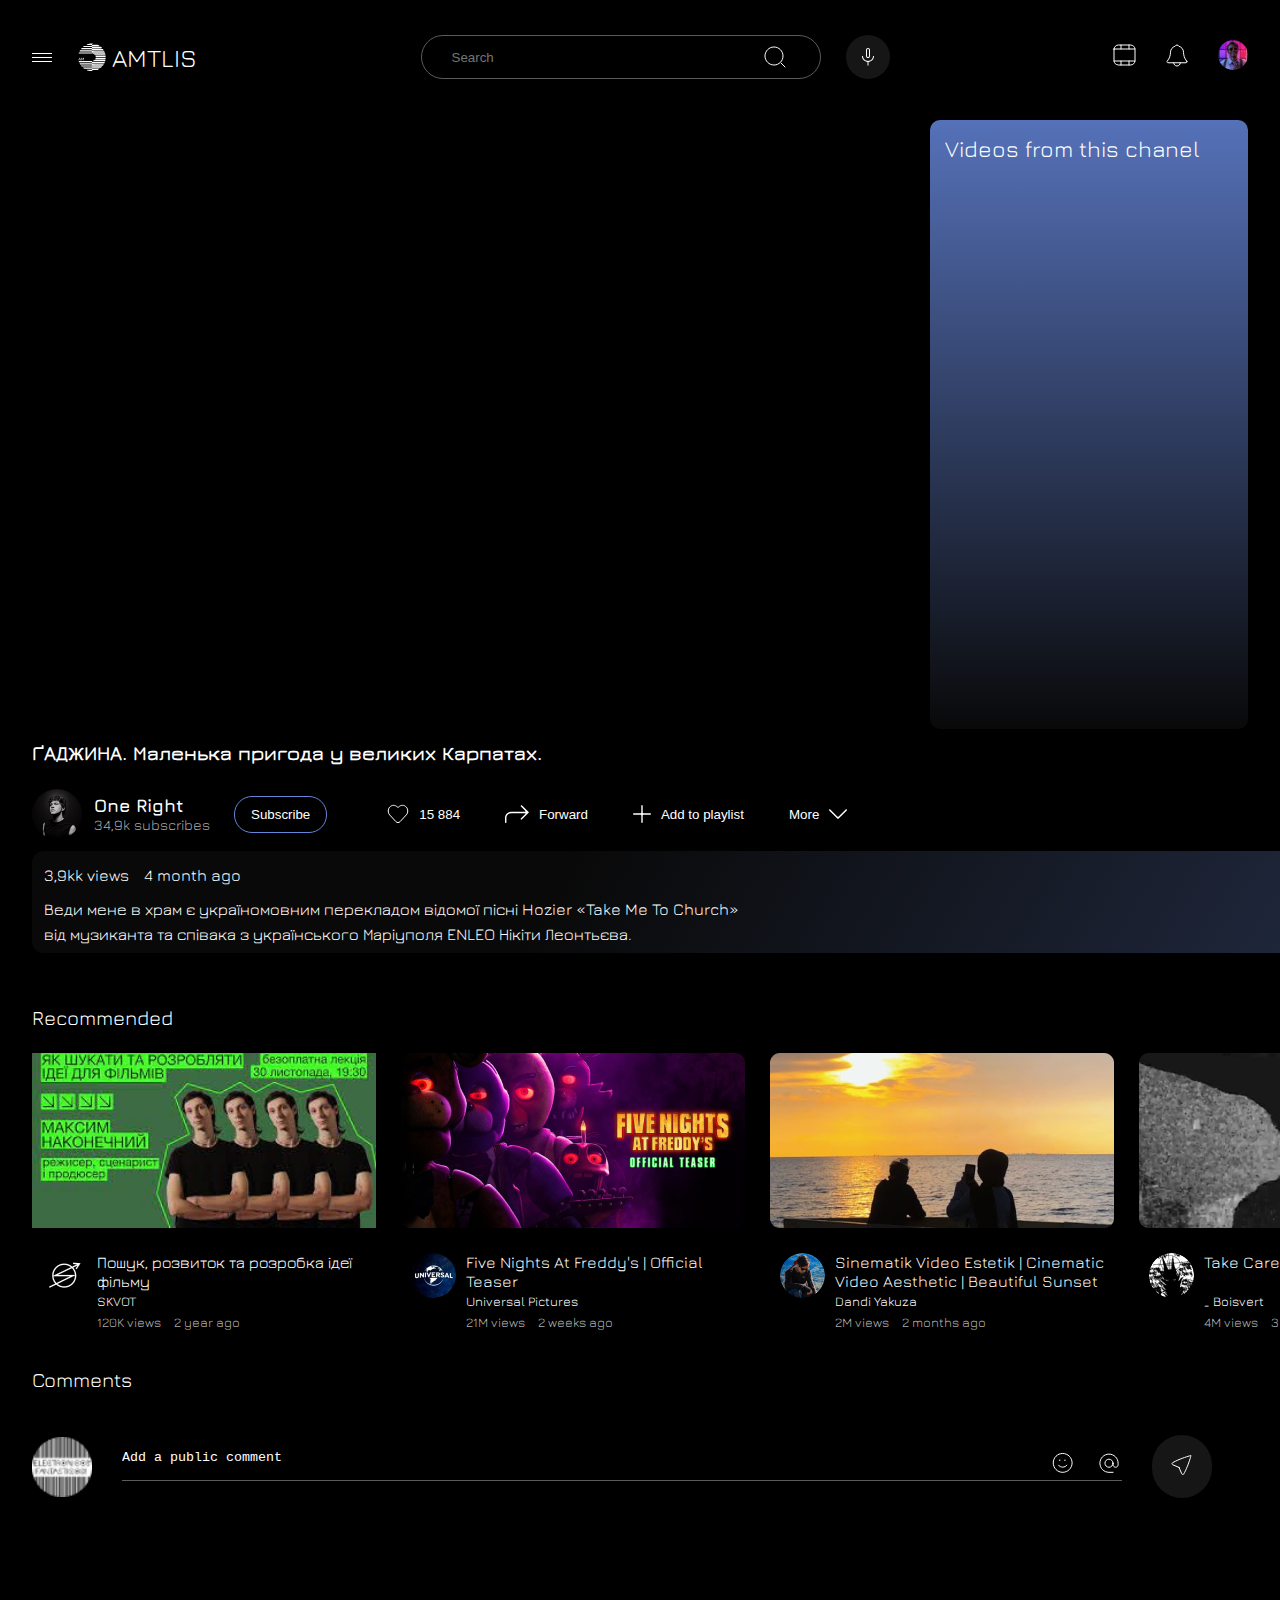
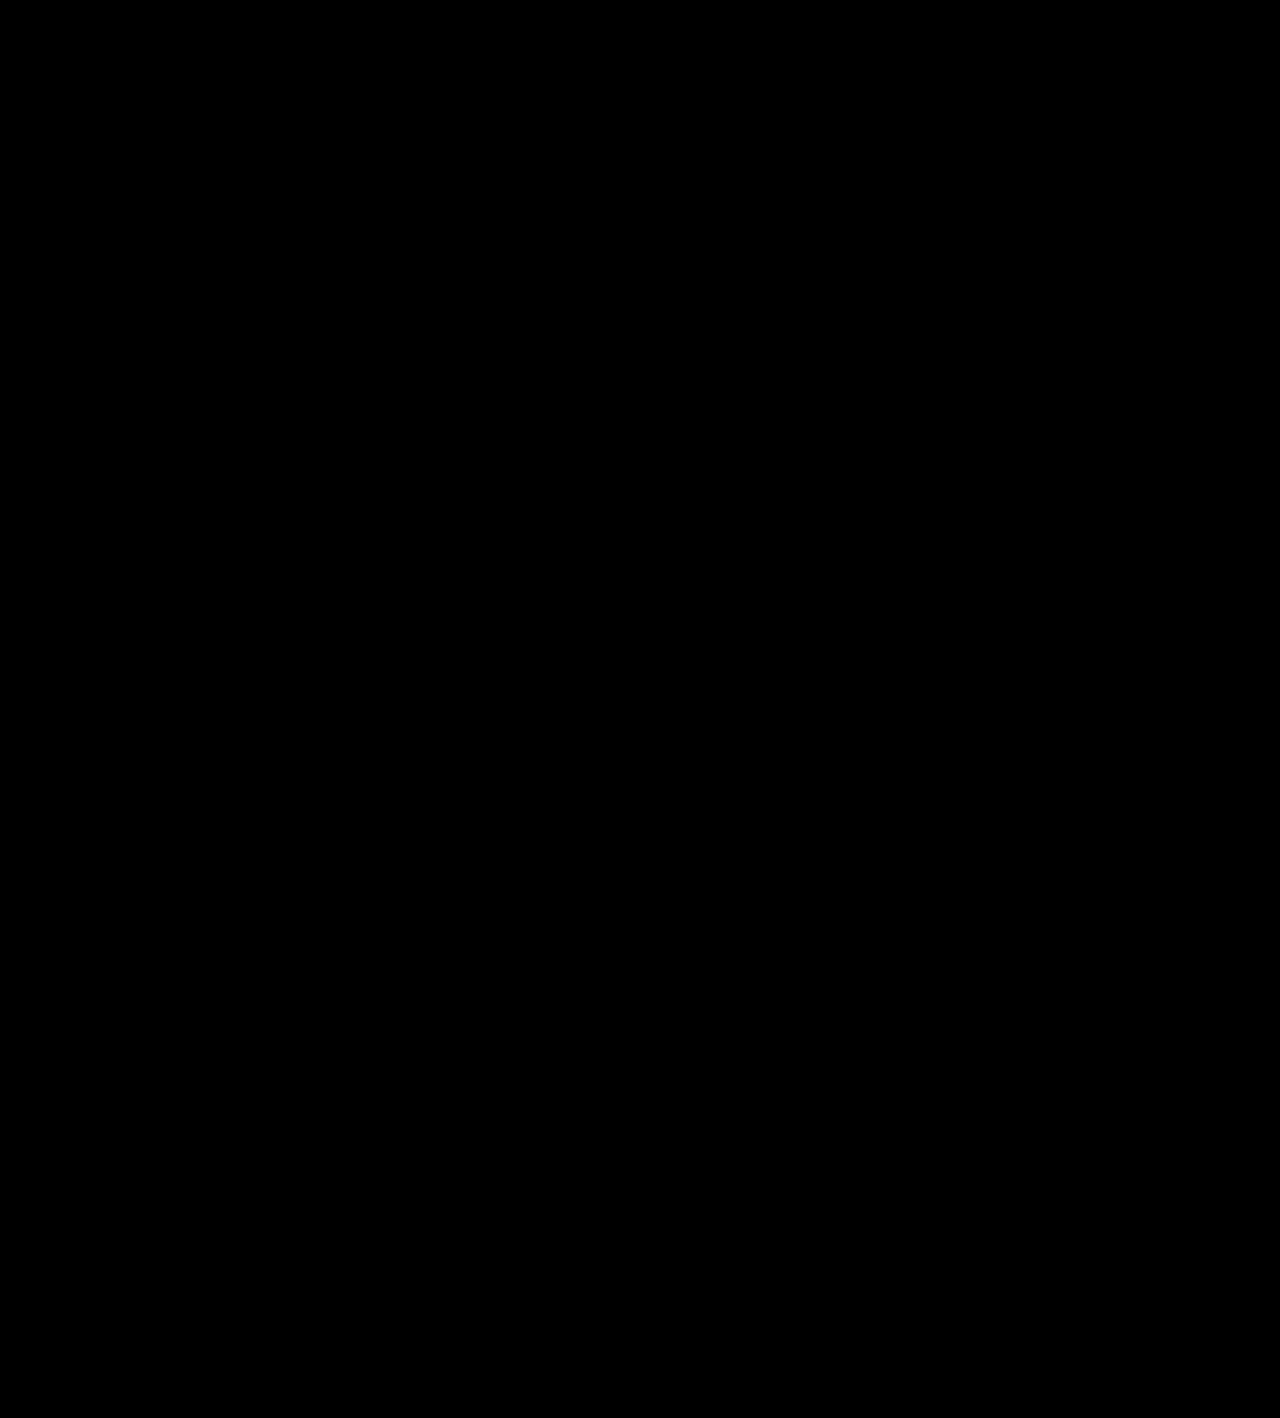
==== commit da45cab2: "Merge branch 'main' of https://github.com/Filippov-Nikolay/amtlis" ====
--- a/video.html
+++ b/video.html
@@ -13,7 +13,7 @@
 
 <body>
     <header class="header">
-        
+
     </header>
 
     <!-- Main -->
@@ -24,131 +24,44 @@
                 <div class="section__item">
                     <div class="section-wrapper">
                         <div class="section__video">
-                            <iframe class="video"
-                                src=""
-                                title="YouTube video player" frameborder="0"
+                            <iframe class="video" src="" title="YouTube video player" frameborder="0"
                                 allow="accelerometer; autoplay; clipboard-write; encrypted-media; gyroscope; picture-in-picture; web-share"
                                 allowfullscreen></iframe>
                         </div>
+
                         <!-- основна конструкция -->
-                        <div class="section_FromChannel">
+                        <div class="section__from-channel">
                             <!-- заголовок -->
                             <div class="channel-header">
-                                <p>
-                                    Videos from this chanel
-                                </p>
+                                Videos from this chanel
                             </div>
                             <!-- основная конструкция видосов с текстом -->
-                            <div class="video-text-container">
+                            <template id="template">
                                 <!-- врапер с видосом и текстом -->
-                                <a href="" class="video-text-wrapper">
-                                    <!-- видос -->
-                                    <div class="video-container">
-                                        <img src="img/video/blackSea.svg" alt="">
-                                    </div>
-                                    <!-- текст фраппер -->
-                                    <div class="text-wrapper">
-                                        <!-- текст 1 -->
-                                        <div class="text-video-name">
-                                            чорнеморе
+                                <li class="list-video">
+                                    <a href="" class="video-text-wrapper">
+                                        <!-- видос -->
+                                        <div class="video-container">
+                                            <img src="img/video/blackSea.svg" alt="">
                                         </div>
-                                        <!-- текст 2 -->
-                                        <div class="text-channel-name">
-                                            <p>
+                                        <!-- текст фраппер -->
+                                        <div class="text-wrapper">
+                                            <!-- текст 1 -->
+                                            <div class="text-video-name">
+                                                чорнеморе
+                                            </div>
+                                            <!-- текст 2 -->
+                                            <div class="text-channel-name">
                                                 ENLEO
-                                            </p>
+                                            </div>
                                         </div>
-                                    </div>
-                                </a>
-                                <!-- врапер с видосом и текстом -->
-                                <a href="" class="video-text-wrapper">
-                                    <!-- видос -->
-                                    <div class="video-container">
-                                        <img src="img/video/Enleo&Masha.svg" alt="">
-                                    </div>
-                                    <!-- текст фраппер -->
-                                    <div class="text-wrapper">
-                                        <!-- текст 1 -->
-                                        <div class="text-video-name">
-                                            <p>
-                                                ENLEO & МАША<br> КОНДРАТЕНКО - ЛЮБОВ<br> СИЛЬНІША (MOOD<br> VIDEO)
-                                            </p>
-                                        </div>
-                                        <!-- текст 2 -->
-                                        <div class="text-channel-name">
-                                            <p>
-                                                ENLEO
-                                            </p>
-                                        </div>
-                                    </div>
-                                </a>
-                                <!-- врапер с видосом и текстом -->
-                                <a href="" class="video-text-wrapper">
-                                    <!-- видос -->
-                                    <div class="video-container">
-                                        <img src="img/video/anotherLove.svg" alt="">
-                                    </div>
-                                    <!-- текст фраппер -->
-                                    <div class="text-wrapper">
-                                        <!-- текст 1 -->
-                                        <div class="text-video-name">
-                                            <p>
-                                                ІНША ЛЮБОВ (ANOTHER<br> LOVE УКРАЇНСЬКОЮ)
-                                            </p>
-                                        </div>
-                                        <!-- текст 2 -->
-                                        <div class="text-channel-name">
-                                            <p>
-                                                ENLEO
-                                            </p>
-                                        </div>
-                                    </div>
-                                </a>
-                                <!-- врапер с видосом и текстом -->
-                                <a href="" class="video-text-wrapper">
-                                    <!-- видос -->
-                                    <div class="video-container">
-                                        <img src="img/video/TheNeighbourhood.svg" alt="">
-                                    </div>
-                                    <!-- текст фраппер -->
-                                    <div class="text-wrapper">
-                                        <!-- текст 1 -->
-                                        <div class="text-video-name">
-                                            <p>
-                                                The Neighbourhood -<br> Sweater Weather<br> (Українською)
-                                            </p>
-
-                                        </div>
-                                        <!-- текст 2 -->
-                                        <div class="text-channel-name">
-                                            <p>
-                                                ENLEO
-                                            </p>
-                                        </div>
-                                    </div>
-                                </a>
-                                <!-- врапер с видосом и текстом -->
-                                <a href="" class="video-text-wrapper">
-                                    <!-- видос -->
-                                    <div class="video-container">
-                                        <img src="img/video/cover.svg" alt="">
-                                    </div>
-                                    <!-- текст фраппер -->
-                                    <div class="text-wrapper">
-                                        <!-- текст 1 -->
-                                        <div class="text-video-name">
-                                            <p>
-                                                Animal ДжаZ - Три<br> Полоски (cover)
-                                            </p>
-                                        </div>
-                                        <!-- текст 2 -->
-                                        <div class="text-channel-name">
-                                            <p>
-                                                ENLEO
-                                            </p>
-                                        </div>
-                                    </div>
-                                </a>
+                                    </a>
+                                </li>
+                            </template>
+                            <div id="top_videos_from_channel" class="video-text-container">
+                                <ul class="list__video-from-channel">
+
+                                </ul>
                             </div>
                         </div>
                     </div>
@@ -244,7 +157,7 @@
                                 </p>
                                 <!-- Кнопка "Show More" -->
 
-                                <button class="btn-metadata-review metadata-review__more" onclick="toggleSection()">
+                                <button class="btn-metadata-review metadata-review__more">
                                     <p class="text-btn">Show More</p>
                                     <svg width="18" height="10" viewBox="0 0 18 10" fill="white"
                                         xmlns="http://www.w3.org/2000/svg">
@@ -262,147 +175,43 @@
                             <h2 class="section__title-recommendation">
                                 Recommended
                             </h2>
-                            <div class="section__wrapper-video">
-                                <div class="section__info-video">
-                                    <a href="">
-                                        <img class="video-picture"
-                                            src="img/video__content/picturesVideo/Rectangle321-22.png" alt="">
-                                    </a>
-                                    <div class="recommendation__text-video">
-                                        <a href="">
-                                            <img class="avatar-channel"
-                                                src="img/video__content/picturesChannel/Ellipse3-22.png" alt="">
-                                        </a>
-                                        <a href="" class="block__text-video">
-                                            <h1 class="title__name-video">
-                                                'Before Your Very Eyes...Atoms for Peace -MAMA JAMMA (Live cover)
-                                            </h1>
-                                            <h3 class="title_name-channel">
-                                                St3inway
-                                            </h3>
-                                            <div class="info-video">
-                                                <h5 class="info__views-video">
-                                                    6M views
-                                                </h5>
-                                                <h5 class="info__data-video">
-                                                    1 days ago
-                                                </h5>
+                            <template id="template1">
+                                <li class="list-video">
+                                    <div class="section__info-video">
+                                        <a class="link__recommendation-video" href="#">
+                                            <img class="video-picture"
+                                                src="img/video__content/picturesVideo/Rectangle321-22.png" alt="">
+                                            <div class="recommendation__text-video">
+                                                <a href="">
+                                                    <img class="avatar-channel"
+                                                        src="img/video__content/picturesChannel/Ellipse3-22.png" alt="">
+                                                </a>
+                                                <a href="" class="block__text-video">
+                                                    <h1 class="title__name-video">
+                                                        'Before Your Very Eyes...Atoms for Peace -MAMA JAMMA (Live
+                                                        cover)
+                                                    </h1>
+                                                    <h3 class="title__name-channel">
+                                                        St3inway
+                                                    </h3>
+                                                    <div class="info-video">
+                                                        <h5 class="info__views-video">
+                                                            6M views
+                                                        </h5>
+                                                        <h5 class="info__data-video">
+                                                            1 days ago
+                                                        </h5>
+                                                    </div>
+                                                </a>
                                             </div>
                                         </a>
                                     </div>
-                                </div>
-                                <div class="section__info-video">
-                                    <a href="">
-                                        <img class="video-picture"
-                                            src="img/video__content/picturesVideo/Rectangle321-1.png" alt="">
-                                    </a>
-                                    <div class="recommendation__text-video">
-                                        <a href="">
-                                            <img class="avatar-channel"
-                                                src="img/video__content/picturesChannel/Ellipse3-1.png" alt="">
-                                        </a>
-                                        <a href="" class="block__text-video">
-                                            <h1 class="title__name-video">
-                                                Joji - SMITHEREENS Full Album (Pacific Coast Highway)
-                                            </h1>
-                                            <h3 class="title_name-channel">
-                                                Joji Edits
-                                            </h3>
-                                            <div class="info-video">
-                                                <h5 class="info__views-video">
-                                                    645M views
-                                                </h5>
-                                                <h5 class="info__data-video">
-                                                    6 months ago
-                                                </h5>
-                                            </div>
-                                        </a>
-                                    </div>
-                                </div>
-                                <div class="section__info-video">
-                                    <a href="">
-                                        <img class="video-picture"
-                                            src="img/video__content/picturesVideo/Rectangle321-1.png" alt="">
-                                    </a>
-                                    <div class="recommendation__text-video">
-                                        <a href="">
-                                            <img class="avatar-channel"
-                                                src="img/video__content/picturesChannel/Ellipse3-1.png" alt="">
-                                        </a>
-                                        <a href="" class="block__text-video">
-                                            <h1 class="title__name-video">
-                                                Joji - SMITHEREENS Full Album (Pacific Coast Highway)
-                                            </h1>
-                                            <h3 class="title_name-channel">
-                                                Joji Edits
-                                            </h3>
-                                            <div class="info-video">
-                                                <h5 class="info__views-video">
-                                                    2.2M views
-                                                </h5>
-                                                <h5 class="info__data-video">
-                                                    4 weeks ago
-                                                </h5>
-                                            </div>
-                                        </a>
-                                    </div>
-                                </div>
-                                <div class="section__info-video">
-                                    <a href="">
-                                        <img class="video-picture"
-                                            src="img/video__content/picturesVideo/Rectangle321-17.png" alt="">
-                                    </a>
-                                    <div class="recommendation__text-video">
-                                        <a href="">
-                                            <img class="avatar-channel"
-                                                src="img/video__content/picturesChannel/Ellipse3-17.png" alt="">
-                                        </a>
-                                        <a href="" class="block__text-video">
-                                            <h1 class="title__name-video">
-                                                Loreen - Tattoo (Acoustic)
-                                            </h1>
-                                            <h3 class="title_name-channel">
-                                                Loreen
-                                            </h3>
-                                            <div class="info-video">
-                                                <h5 class="info__views-video">
-                                                    12M views
-                                                </h5>
-                                                <h5 class="info__data-video">
-                                                    2 years ago
-                                                </h5>
-                                            </div>
-                                        </a>
-                                    </div>
-                                </div>
-                                <div class="section__info-video">
-                                    <a href="">
-                                        <img class="video-picture"
-                                            src="img/video__content/picturesVideo/Rectangle321-3.png" alt="">
-                                    </a>
-                                    <div class="recommendation__text-video">
-                                        <a href="">
-                                            <img class="avatar-channel"
-                                                src="img/video__content/picturesChannel/Ellipse3-3.png" alt="">
-                                        </a>
-                                        <a href="" class="block__text-video">
-                                            <h1 class="title__name-video">
-                                                電磁祭囃子 in NEO TOKYO 🏮
-                                            </h1>
-                                            <h3 class="title_name-channel">
-                                                ELECTRONICOS FANTASTICOS!
-                                            </h3>
-                                            <div class="info-video">
-                                                <h5 class="info__views-video">
-                                                    16M views
-                                                </h5>
-                                                <h5 class="info__data-video">
-                                                    21 days ago
-                                                </h5>
-                                            </div>
-                                        </a>
-                                    </div>
-                                </div>
+                                </li>
+                            </template>
+                            <div id="top_recommendation_videos" class="section__wrapper-video">
+                                <ul class="list__wrapper-recommendation-video">
+
+                                </ul>
                             </div>
                         </div>
                     </div>
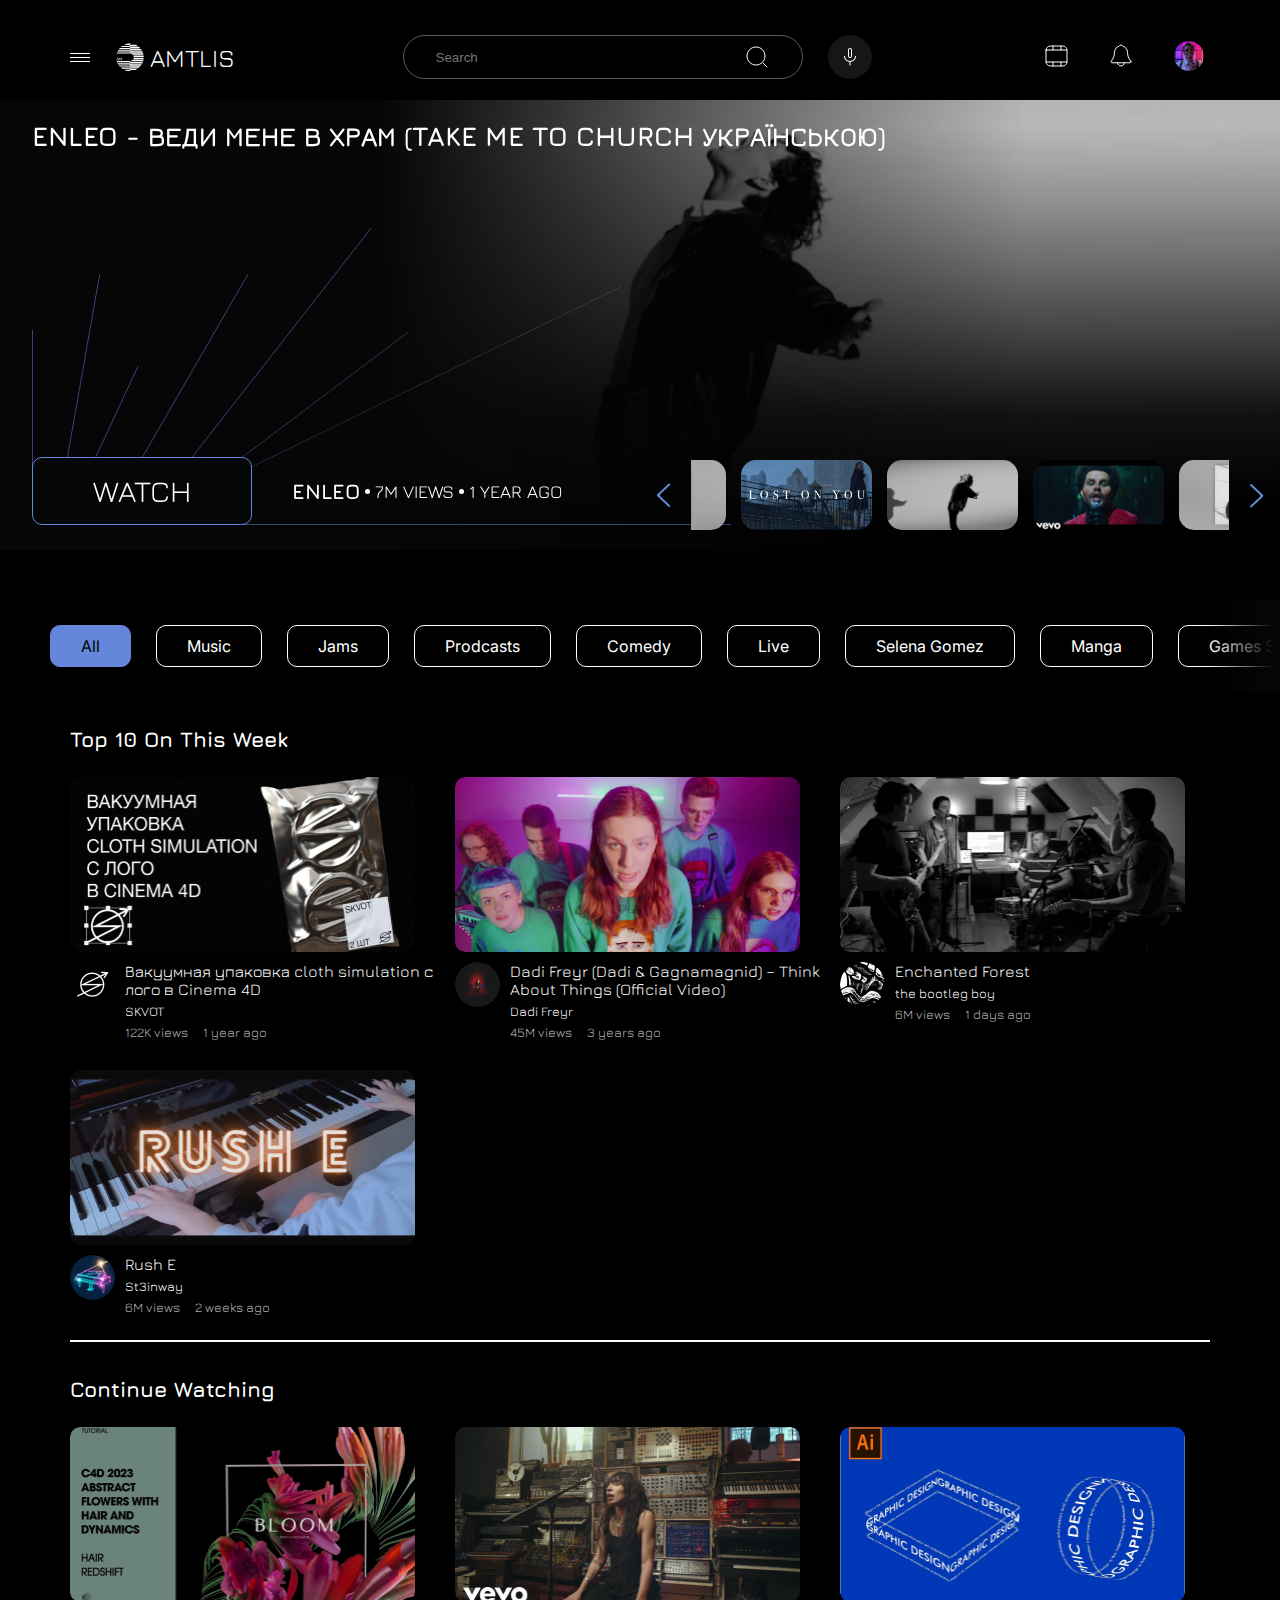
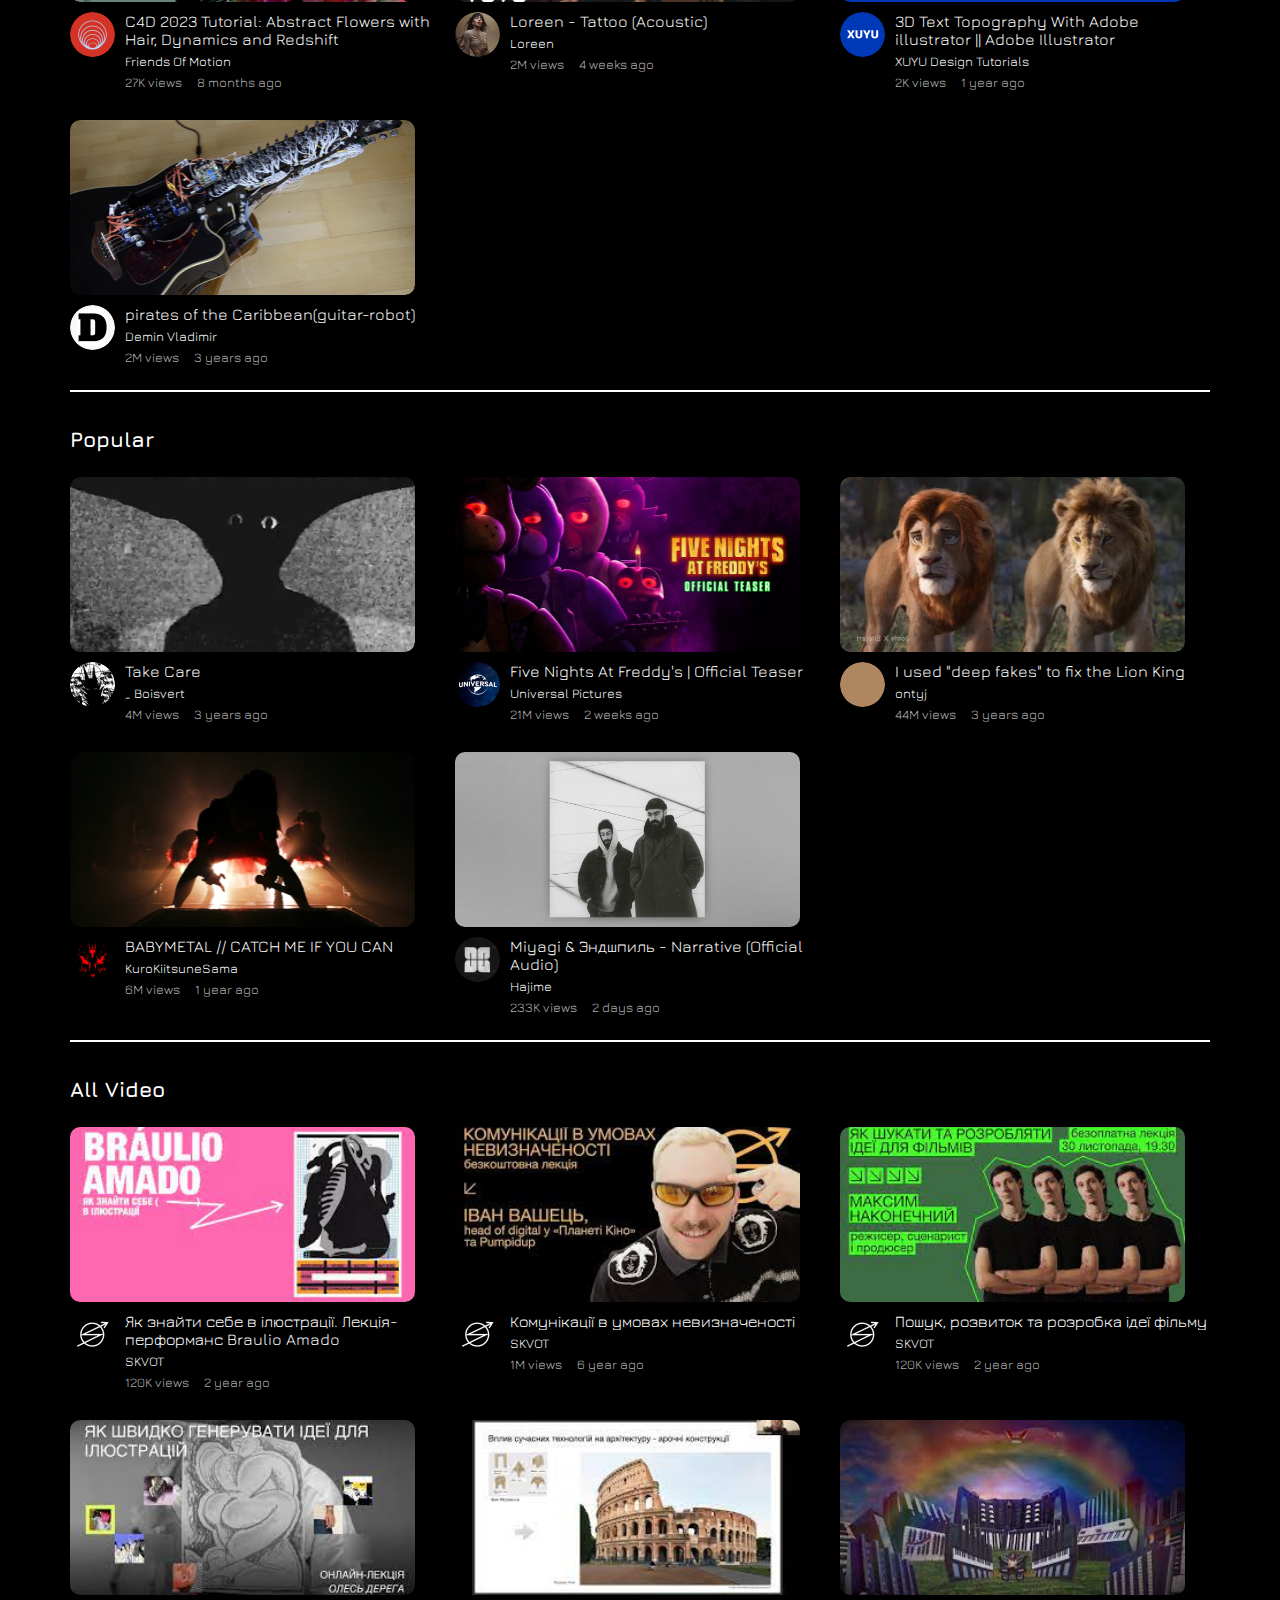
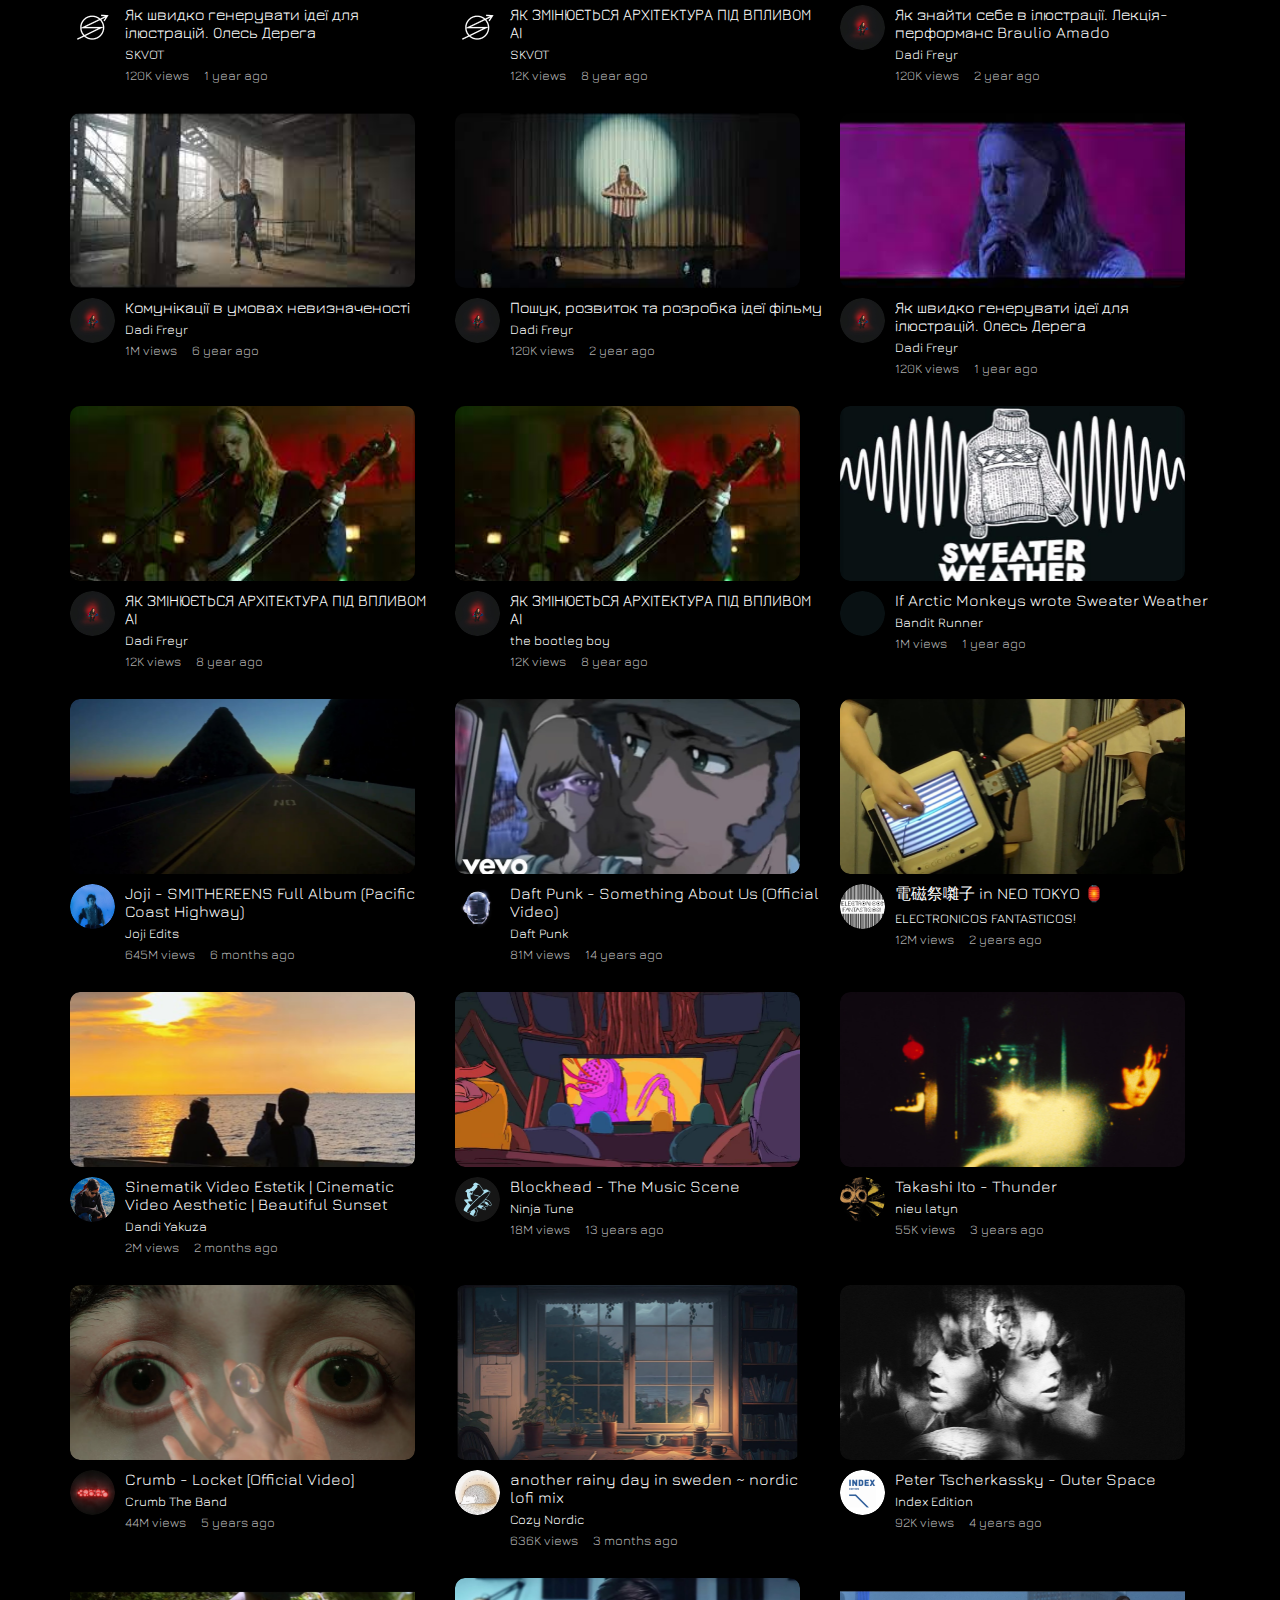
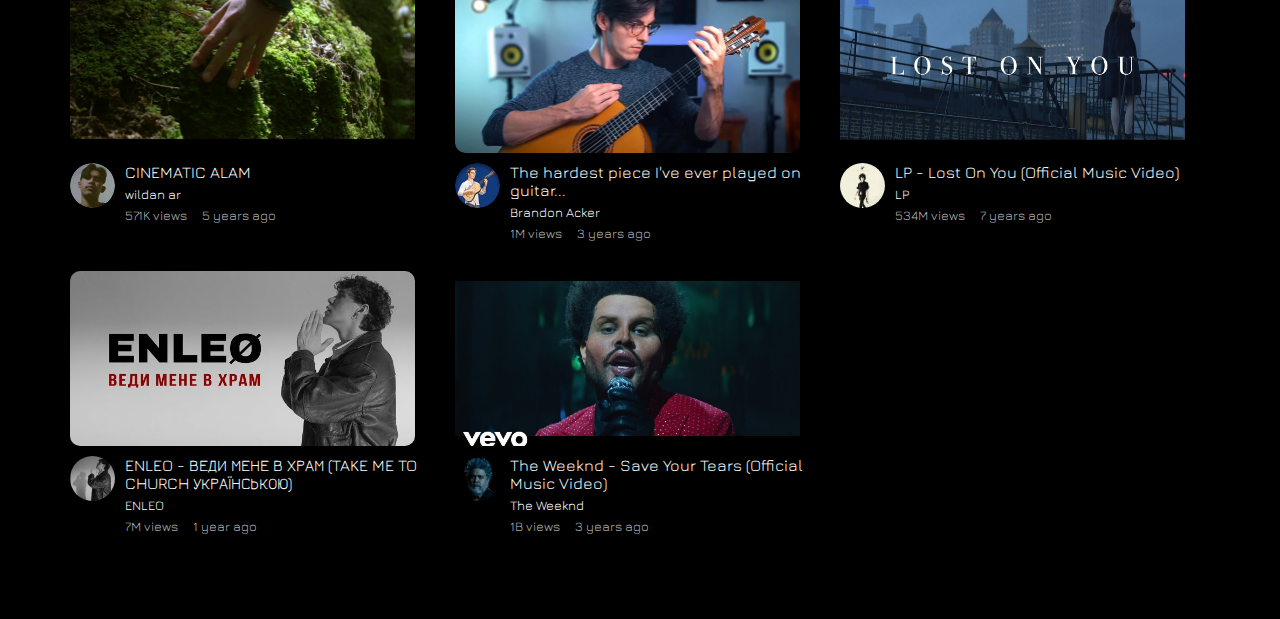
==== commit 686821a5: "add comments" ====
--- a/video.html
+++ b/video.html
@@ -7,6 +7,7 @@
 
     <link rel="stylesheet" href="css/style.css">
     <link rel="stylesheet" href="css/video/styleVideo.css">
+    <link rel="stylesheet" href="css/video/adaptiveVideo.css">
 
     <title>AMTLIS</title>
 </head>
@@ -88,8 +89,9 @@
                             </div>
                             <!-- Кнопки взаимодействия с видео -->
                             <div class="metadata__item">
-                                <form class="metadata-review">
-                                    <button class="btn-metadata-review metadata-review__like" value="like">
+                                <div class="metadata-review">
+                                    <button class="btn-metadata-review metadata-review__like" value="like"
+                                        data-video-id="liked-quest">
                                         <svg width="22" height="20" viewBox="0 0 22 20" fill="none"
                                             xmlns="http://www.w3.org/2000/svg">
                                             <path
@@ -98,7 +100,7 @@
                                         </svg>
                                         <p class="text-btn">15 884</p>
                                     </button>
-                                </form>
+                                </div>
 
                                 <button class="btn-metadata-review metadata-review__forward">
                                     <svg width="24" height="24" viewBox="0 0 24 24" fill="white"
@@ -140,7 +142,7 @@
                             </div>
                         </div>
                         <!-- Описание видео -->
-                        <div class="secction__description description">
+                        <div class="secction__description description" id="contentWrapper">
                             <div class="section__always-shown always-shown">
                                 <!-- Просмотры и дата загрузки -->
                                 <div class="always-shown__item">
@@ -149,15 +151,16 @@
                                 </div>
                             </div>
                             <!-- Содержание видео -->
-                            <div class="section__content-wrapper" id="contentWrapper">
+                            <div class="section__content-wrapper">
                                 <p class="description__text">
                                     Веди мене в храм є україномовним перекладом відомої пісні Hozier «Take Me To
                                     Church»<br>
                                     від музиканта та співака з українського Маріуполя ENLEO Нікіти Леонтьєва.
+
                                 </p>
                                 <!-- Кнопка "Show More" -->
 
-                                <button class="btn-metadata-review metadata-review__more">
+                                <button class="btn-metadata-review metadata-review__showmore">
                                     <p class="text-btn">Show More</p>
                                     <svg width="18" height="10" viewBox="0 0 18 10" fill="white"
                                         xmlns="http://www.w3.org/2000/svg">
@@ -223,8 +226,7 @@
                             <div class="section__block-add-comments">
                                 <div class="section__add-comments-wrapper">
                                     <a href="">
-                                        <img class="avatar-add-comments"
-                                            src="img/video__content/picturesChannel/Ellipse3-3.png" alt="">
+                                        <img class="avatar-add-comments" src="img/accounts/Avatar.jpg" alt="">
                                     </a>
                                     <div class="add-comment-block">
                                         <textarea id="add-comment-input" placeholder="Add a public comment"></textarea>
@@ -255,7 +257,7 @@
                                         </div>
                                     </div>
                                     <div class="btn-add-comment">
-                                        <button>
+                                        <button id="add-comment-btn">
                                             <svg xmlns="http://www.w3.org/2000/svg" width="26" height="26"
                                                 viewBox="0 0 26 26" fill="none">
                                                 <path
@@ -267,11 +269,46 @@
                                 </div>
                             </div>
                         </div>
-                        <div class="section_users-comments">
-                            <div class="section_main-comments">
-
-                            </div>
-                        </div>
+                        <template id="commentTemplate">
+                            <li class="section__main-comments">
+                                <a href="">
+                                    <img class="avatar-channel" src="img/accounts/Avatar.jpg" alt="">
+                                </a>
+                                <div class="comments-block">
+                                    <div class="info-commments">
+                                        <div class="main-info">
+                                            <div class="info__comments-channel">
+                                                <h2 class="title-channel">
+                                                    Kristen
+                                                </h2>
+                                                <h4 class="upload-comments">
+                                                    3 weeks ago
+                                                </h4>
+                                            </div>
+                                            <h5 class="title-commments">
+                                                Очень, очень нравится эта композиция в вашем исполнении!!!! Очень
+                                                хочется узнать о вашей дальнейшей работе. Удачи вам в вашей
+                                                творческой
+                                                работе!!!
+                                            </h5>
+                                        </div>
+                                        <div class="buttons-comments">
+                                            <button class="btn-comments">
+                                                <p class="text-btn">
+                                                    Answer
+                                                </p>
+                                            </button>
+                                        </div>
+                                    </div>
+                                </div>
+                            </li>
+                        </template>
+                        <div class="section__users-comments" id="commentsContainer">
+                            <ul class="list__users-comments">
+
+                            </ul>
+                        </div>
+
                     </div>
                 </div>
             </div>
@@ -280,6 +317,7 @@
     </main>
     <script src="js/jquery-3.7.1.min.js"></script>
     <script src="js/videoShow.js"></script>
+    <script src="js/main.js"></script>
 </body>
 
 </html>--- a/css/video/styleVideo.css
+++ b/css/video/styleVideo.css
@@ -3,7 +3,7 @@
     padding: 0;
     box-sizing: border-box;
 }
-metadata-review
+section__from-channel
 img {
     display: block;
     max-width: 100%;
@@ -49,7 +49,7 @@
     border-radius: 12px;
     overflow: hidden;
 
-    /* background: url(img/TheEqualizer3.jpg) no-repeat center /cover; */
+
 }
 
 
@@ -107,7 +107,8 @@
     transition: all .5s;
     cursor: pointer;
 }
-.btn-subscribers:hover {
+.btn-subscribers:hover,
+.btn-subscribers.active {
     color: var(--color-text-button-hover);
     background-color: var(--bg-button-hover);
 }
@@ -115,6 +116,97 @@
 .metadata-review img {
     max-width: 24px;
 }
+
+
+.metadata-review__like {
+}
+
+.metadata-review__like svg {
+    margin-right: 10px;
+}
+
+.metadata-review__forward{
+
+}
+
+.metadata-review__forward svg {
+    margin-right: 10px;
+}
+
+.metadata-review__add{
+
+}
+
+.metadata-review__add svg {
+    margin-right: 10px;
+}
+
+.metadata-review__more{
+
+}
+
+.metadata-review__more svg {
+    margin-left: 10px;
+}
+
+.text-btn {
+    color: var(--color-text);
+}
+
+
+.secction__description {
+    width: 1451px;
+    height: 102px;
+ 
+    background: var(--gradient-2, linear-gradient(121deg, #090909 35.91%, #6486DB 254.73%));
+
+}
+
+.description {
+    margin-top: 12px;
+    padding: 12px;
+
+    font-size: 0.9em;
+    line-height: 1.5em;
+
+    border-radius: 12px;
+    min-width: 100%
+}
+
+.always-shown__item{
+    display: flex;
+}
+
+.item{
+
+}
+
+.item:not(:last-child){
+  margin-right: 15px;
+}
+
+
+.section__content-wrapper{
+    display: flex;
+    margin: 10px 0 10px 0;
+    justify-content: space-between;
+    overflow: hidden;
+    transition: max-height 0.5s ease;
+    max-height: 100px;
+}
+
+
+.section__content-wrapper.expanded {
+    max-height: 100%;
+}
+
+.description__text {
+    -webkit-line-clamp: 1;
+    display: -webkit-box;
+    -webkit-box-orient: vertical;
+    overflow: hidden;
+}
+
 .btn-metadata-review {
     position: relative;
     display: flex;
@@ -124,93 +216,29 @@
     border-radius: 18px;
     transition: all .5s;
 }
-.btn-metadata-review:hover {
+.btn-metadata-review:hover,
+.btn-metadata-review.active  {
     background-color: var(--bg-button-hover);
 }
 
-.metadata-review__like {
-}
-
-.metadata-review__like svg {
-    margin-right: 10px;
-}
-
-.metadata-review__forward{
-
-}
-
-.metadata-review__forward svg {
-    margin-right: 10px;
-}
-
-.metadata-review__add{
-
-}
-
-.metadata-review__add svg {
-    margin-right: 10px;
-}
-
-.metadata-review__more{
-
-}
-
-.metadata-review__more svg {
+
+
+.metadata-review__showmore{
+    position: relative;
+    display: flex;
+    align-items: center;
+    margin-left: 25px;
+    padding: 6px 10px;
+    border-radius: 18px;
+    transition: all .5s;
+}
+
+.metadata-review__showmore svg {
     margin-left: 10px;
 }
 
-.text-btn {
-    color: var(--color-text);
-}
-
-.secction__description {
-    width: 1451px;
-    height: 102px;
- 
-    background: var(--gradient-2, linear-gradient(121deg, #090909 35.91%, #6486DB 254.73%));
-
-}
-
-.description {
-    margin-top: 12px;
-    padding: 12px;
-
-    font-size: 0.9em;
-    line-height: 1.5em;
-
-    border-radius: 12px;
-    min-width: 100%
-}
-
-.always-shown__item{
-    display: flex;
-}
-
-.item{
-
-}
-
-.item:not(:last-child){
-  margin-right: 15px;
-}
-.description__text {
-}
-
-.section__content-wrapper{
-    display: flex; 
-    margin: 10px 0 10px 0; 
-    justify-content: space-between;
-    overflow: hidden; /* скрываем все, что выходит за границы */
-    transition: max-height 0.5s ease; /* добавляем анимацию */
-    max-height: 100px; /* начальная высота, скажем, 100px */
-}
-
-.expanded {
-    max-height: 500px; /* высота, когда секция раскрыта */
-  }
-
 .section__from-channel{
-    width: 344px;
+    width: 25.10%;
     height: 609px;
     border-radius: 10px;
     background: var(--gradient-blue, linear-gradient(180deg, #6486DB -19.87%, #090909 100%));
@@ -387,7 +415,7 @@
 
 .section__add-comments{
     width: 1451px;
-    height: 1604px;
+    height: 83.54%;
     margin-top: 50px;
 }
 
@@ -423,25 +451,34 @@
 .avatar-add-comments{
     width: 60px;
     height: 60px;
+    border-radius: 25px;
+    align-self: flex-start;
 }
 
 .add-comment-block {
     display: flex;
-    height: 33.565px;
-    align-items: flex-start;
-    gap: 695px;
+    flex-direction: column; 
+    height: auto; 
+    align-items: flex-start;
+   
     position: relative;
 }
 
 textarea {
     resize: none;
-    width: 75em;
+    width: 65em;
     background-color: var(--bg-color);
     border: none;
     border-bottom: 1px solid var(--bg-color-border);
     outline: none;
     color: var(--color-text-btn);
     position: relative;
+    
+    transition: height 0.5s ease;
+}
+
+textarea.autoresize {
+    height: auto; 
 }
 
 textarea:focus {
@@ -455,7 +492,7 @@
 
 .options-menu{
     position: absolute;
-    
+    top: 100%;
     right: 0;
     display: flex;
     align-items: flex-start;
@@ -483,7 +520,8 @@
 .btn-add-comment{
     display: flex;
     padding: 17px;
-    align-items: flex-start;
+    align-items: flex-end;
+    margin-top: auto;
     gap: 15px;
     border-radius: 100px;
     background: var(--white-10, rgba(217, 217, 217, 0.10));
@@ -494,17 +532,93 @@
     background-color: var(--bg-color-border);
 }
 
-.section_users-comments{
+.section__users-comments{
     display: inline-flex;
     flex-direction: column;
     align-items: flex-start;
     gap: 5px;
-}
-
-.section_main-comments{
-    display: flex;
-    padding: 20px 0px;
-    flex-direction: column;
+    margin-top: 15px;
+    margin-left: 80px;
+}
+
+.section__main-comments{
+    display: flex;
+
+    align-items: flex-start;
+    gap: 20px;
+    margin-top: 25px;
+}
+
+.comments-block{
+
+    flex-direction: column;
+    align-items: flex-start;
+    gap: 13px;
+}
+
+.info-commments{
+    display: flex;
+    flex-direction: column;
+    align-items: flex-start;
+    gap: 13px;
+}
+
+.main-info{
+    display: flex;
+    flex-direction: column;
+    align-items: flex-start;
+    gap: 10px;
+}
+
+.buttons-comments{
+    display: flex;
+    align-items: center;
+    align-self: flex-end;
+    gap: 10px;
+}
+
+.btn-comments{
+    padding: 6px 10px;
+    border-radius: 18px;
+    transition: all .5s;
+    position: relative;
+}
+
+.btn-comments:hover,
+.btn-comments.active  {
+    background-color: var(--bg-button-hover);
+}
+
+.info__comments-channel{
+    display: flex;
     align-items: flex-end;
-    gap: 10px;
-}+    gap: 20px;
+}
+
+.title-commments{
+    font-size: 13px;
+    font-style: normal;
+    font-weight: 400;
+    line-height: 120%; /* 15.6px */
+    overflow-wrap: break-word;
+
+    max-width: 696px;
+}
+
+.title-channel{
+    font-size: 16px;
+    font-style: normal;
+    font-weight: 400;
+    line-height: 120%; /* 19.2px */
+
+
+}
+
+.upload-comments{
+    color: var(--grey, rgba(255, 255, 255, 0.70));
+    font-size: 13px;
+    font-style: normal;
+    font-weight: 400;
+    line-height: 120%; /* 15.6px */
+}
+
--- a/css/video/adaptiveVideo.css
+++ b/css/video/adaptiveVideo.css
@@ -0,0 +1,63 @@
+@media screen and (max-width: 1900px) {
+
+
+    .section__from-channel{
+        width:  555px;
+    }
+    .secction__description{
+        width: 25.52%;
+    }
+
+}
+
+
+@media screen and (max-width: 1200px) {
+
+    .section__from-channel{
+        width:  655px;
+    }
+    
+}
+
+@media screen and (max-width: 1199px) {
+
+
+
+    .secction__description{
+        width: 1255px;
+    }
+
+    .section__from-channel{
+       display: none;
+    }
+
+    .section__video{
+        width: 100%;
+    }
+}
+
+@media screen and (max-width: 991px) {
+    .container {
+		width: 720px;
+
+	}
+
+
+}
+
+@media screen and (max-width: 767px) {
+    .container {
+		width: 540px;
+
+    
+	}
+}
+
+@media screen and (max-width: 575px) {
+    .container {
+		padding: 0 10px;
+		width: 90%;
+
+       
+	}
+}